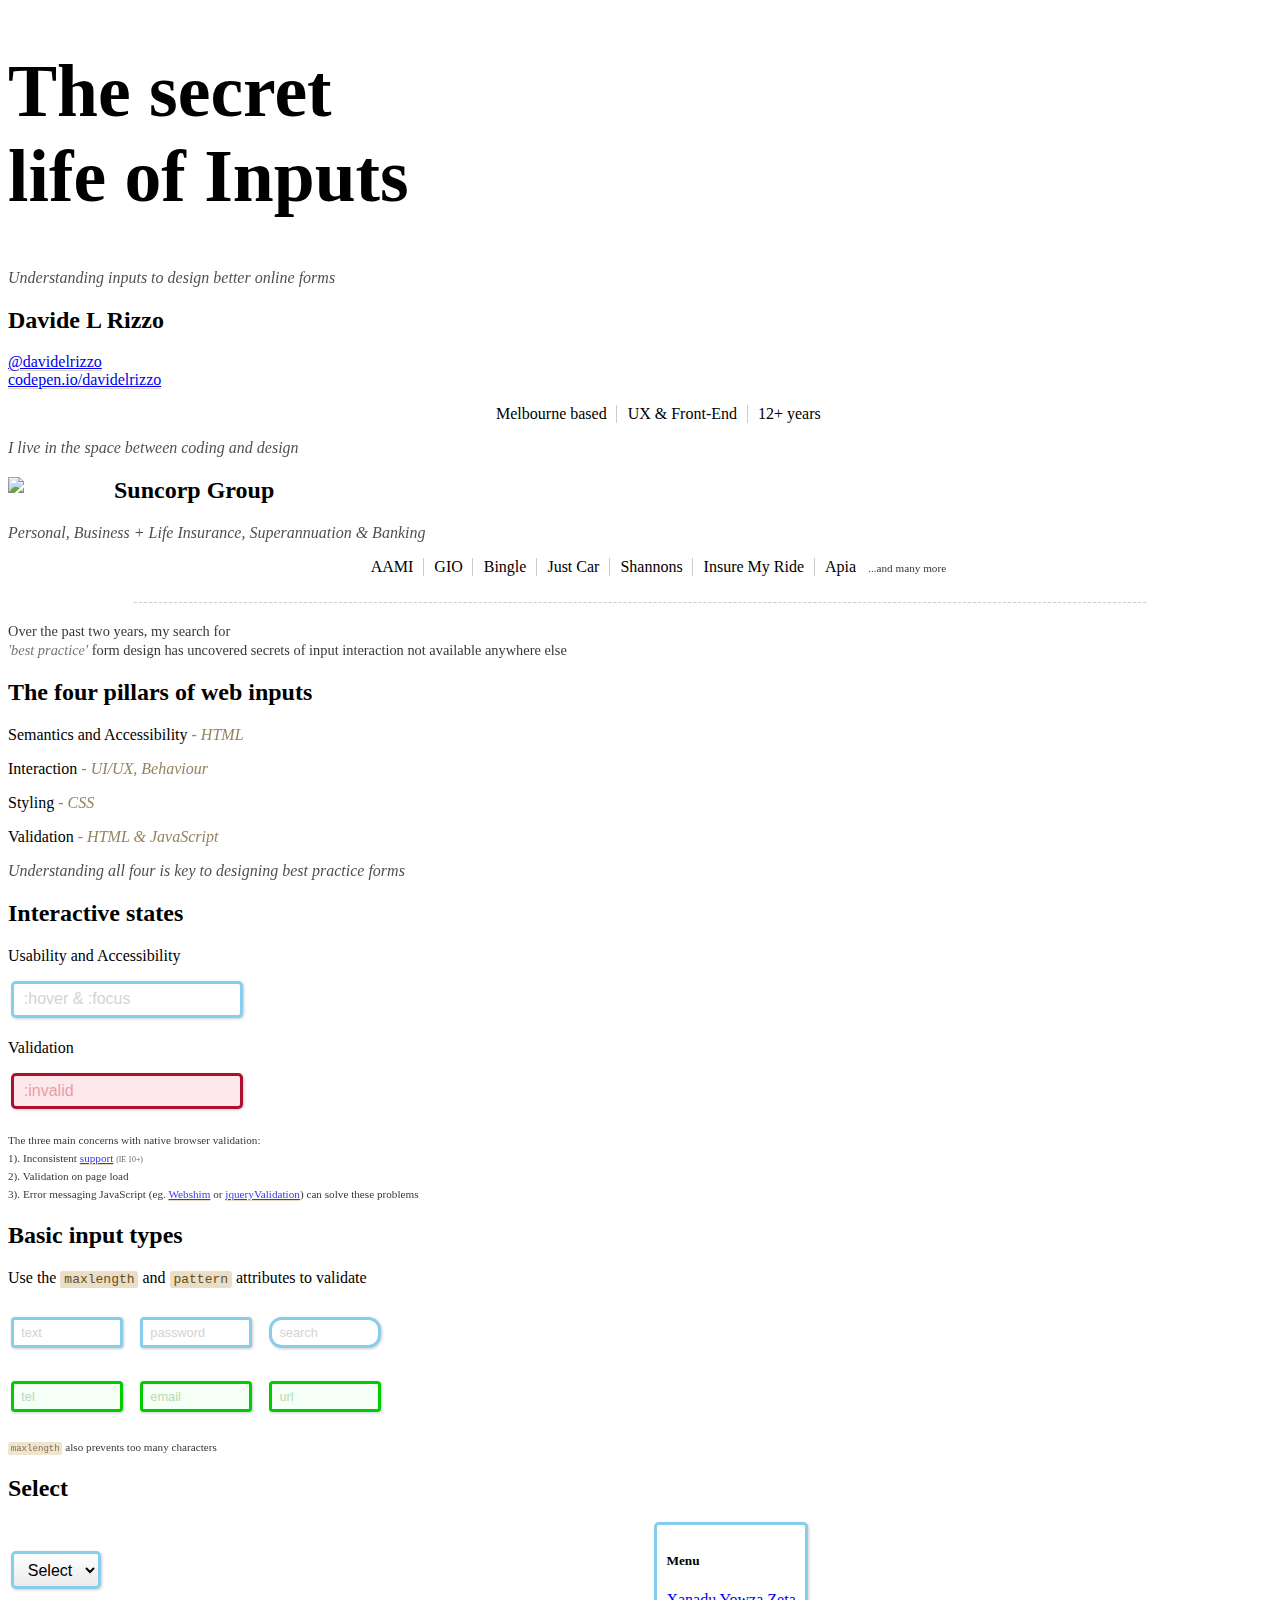
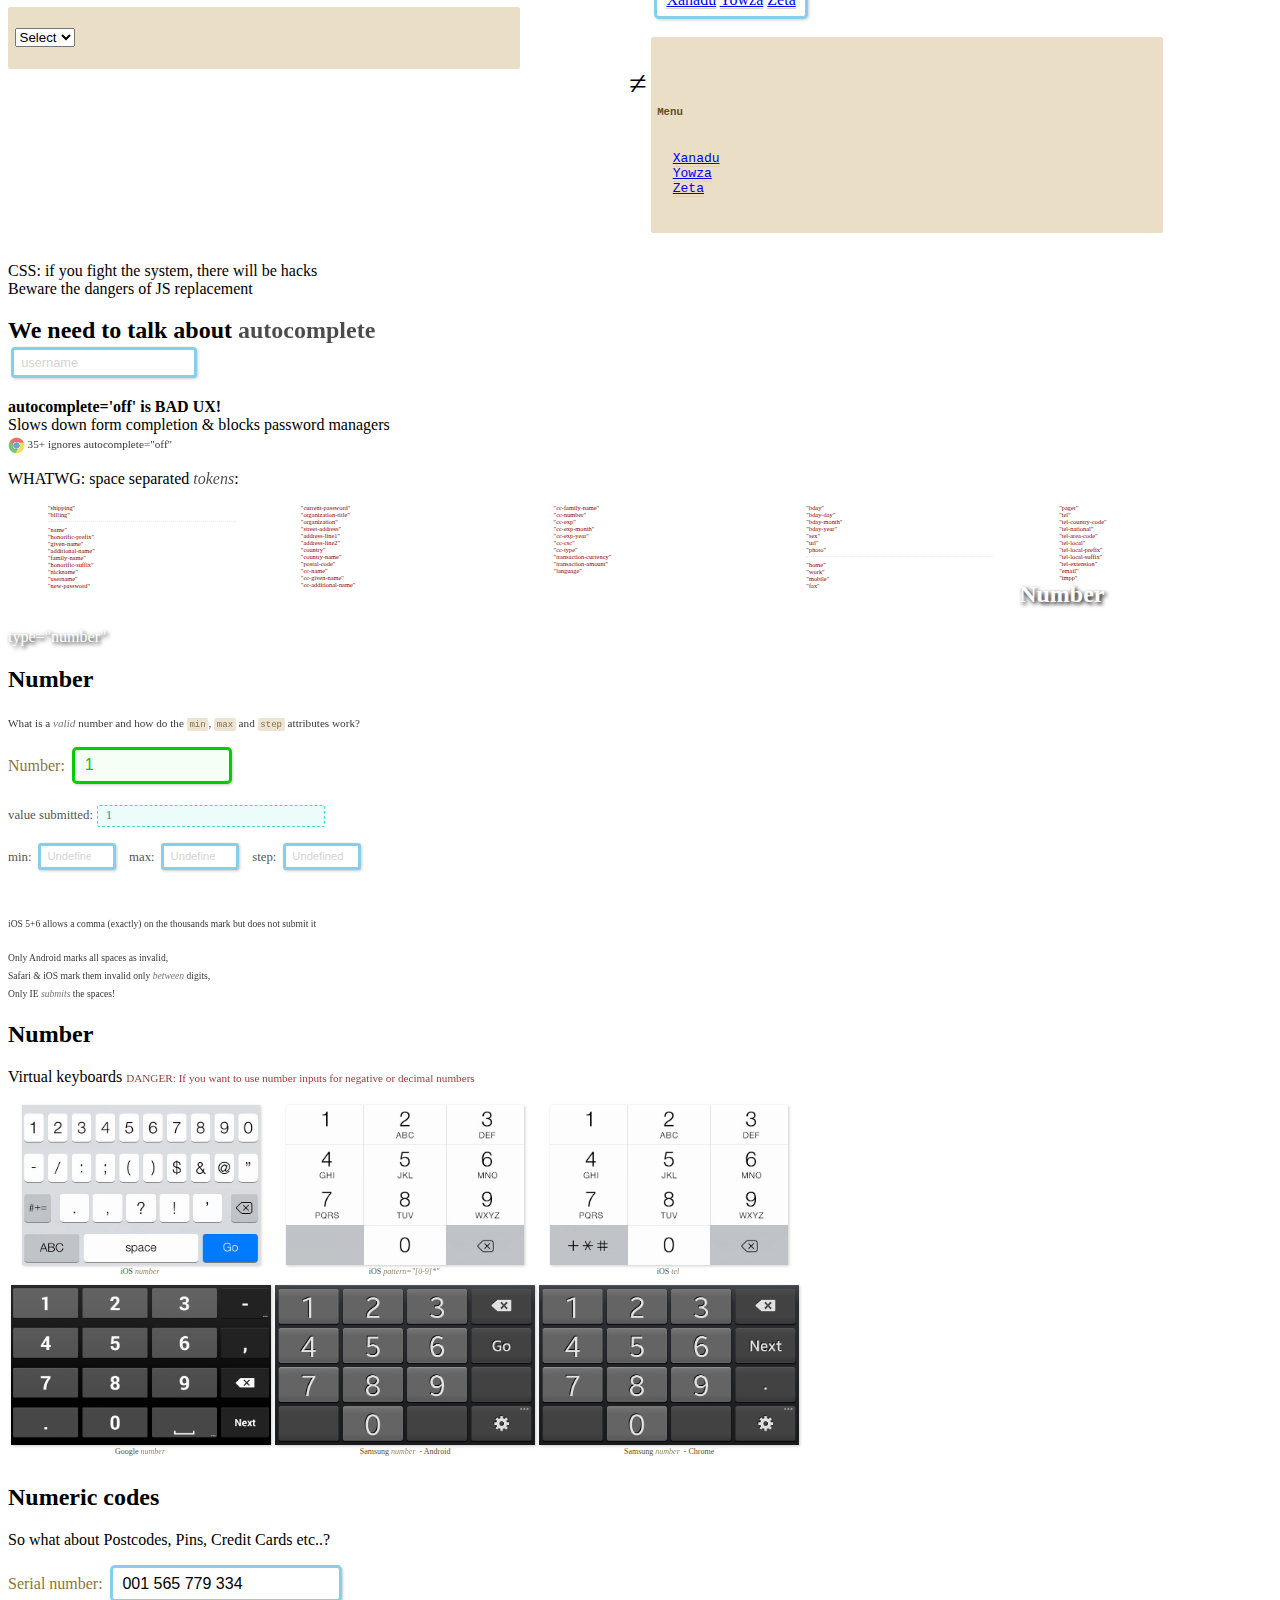
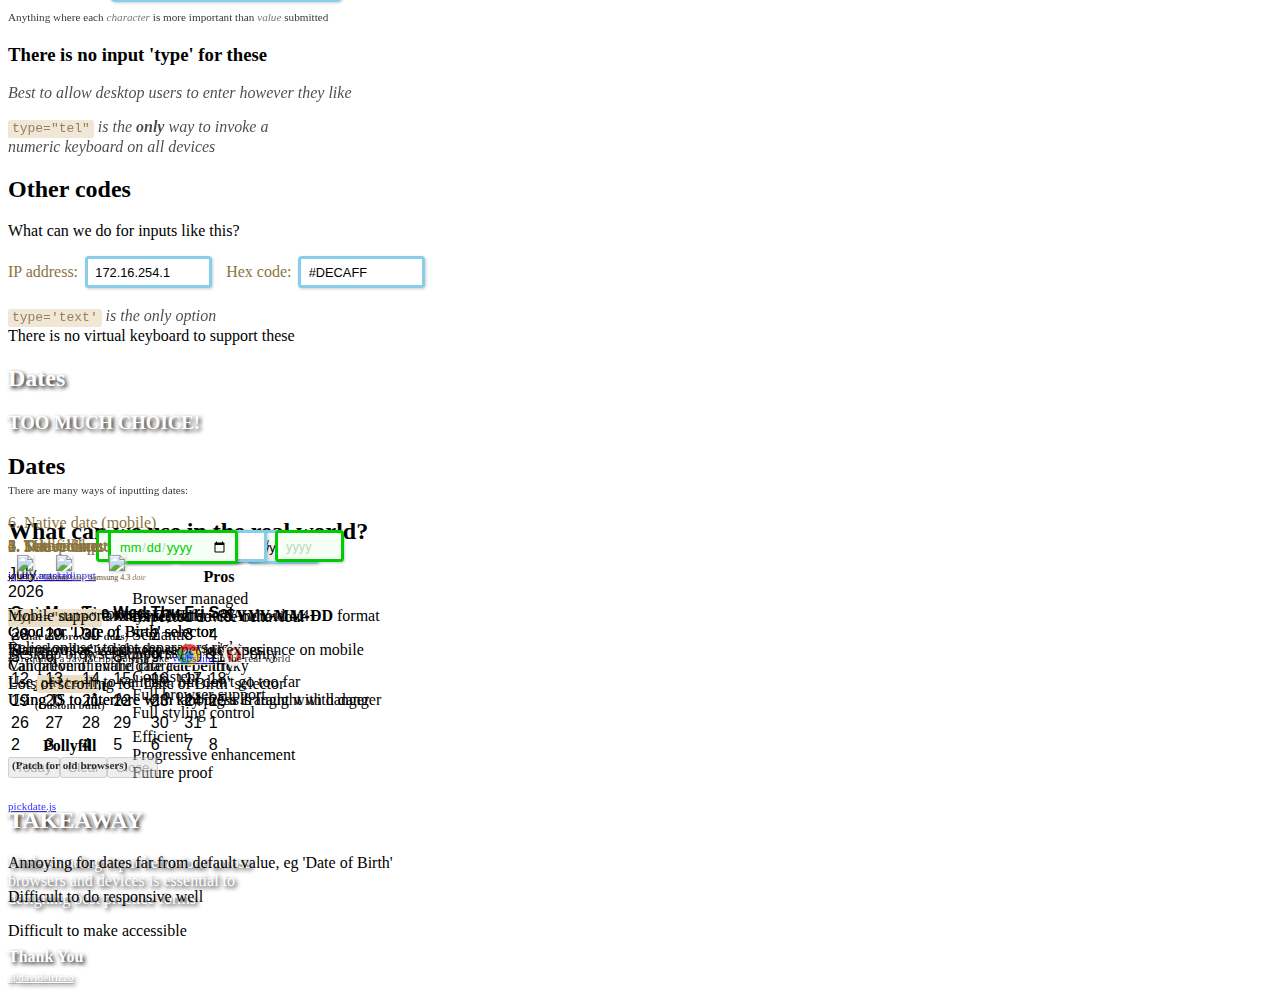
==== 30minute-talk.html @ 9a5d53f8 "Split into 15 & 30 min talks" ====
<!doctype html>
<html lang="en">

	<head>
		<meta charset="utf-8">

		<title>The secret life of HTML5 Inputs - Lightning talk</title>

		<meta name="description" content="A 25 minute presentation on understanding behaviour of native HTML5 input types.
">
		<meta name="author" content="Davide L Rizzo">

		<meta name="apple-mobile-web-app-capable" content="yes" />
		<meta name="apple-mobile-web-app-status-bar-style" content="black-translucent" />

		<meta name="viewport" content="width=device-width, initial-scale=1.0, maximum-scale=1.0, user-scalable=no, minimal-ui">

		<link rel="stylesheet" href="css/reveal.css">
		<link rel="stylesheet" href="css/theme/beige.css" id="theme">
		<link rel="stylesheet" href="lib/css/classic.min.css">
		<link rel="stylesheet" href="lib/css/classic.min.date.css">
		<link rel="stylesheet" href="css/custom.css">

		<!-- Code syntax highlighting -->
		<link rel="stylesheet" href="lib/css/zenburn.css">

		<!--[if lt IE 9]>
		<script src="lib/js/html5shiv.js"></script>
		<![endif]-->

		<script src="lib/js/jquery-1.11.2.min.js"></script>
		<script src="lib/js/jquery.autotab.min.js"></script>
		<script src="lib/js/jquery.maskedinput.min.js"></script>
		<!--<script src="lib/js/jquery.maskedinput.min.js"></script>-->
	</head>

	<body>

		<div class="reveal">
			<div class="slides">

				<section>
					<h1>The secret<br>life of Inputs</h1>
					<p><em>Understanding inputs to design better online forms</em></p>
				</section>

				<!-- #################### ABOUT ME ########################## -->

				<section>
					<h2>Davide L Rizzo</h2>
					<p style="margin-bottom:1em;">
						<a href="http://twitter.com/davidelrizzo" target="_blank">@davidelrizzo</a>
						<br/>
						<a href="http://codepen.io/davidelrizzo" target="_blank">codepen.io/davidelrizzo</a>
					</p>
					<p>
						<ul class="barList">
							<li>Melbourne based</li>
							<li>UX &amp; Front-End</li>
							<li>12+ years</li>
						</ul>
					</p>
					<p><em>I live in the space between coding and design</em></p>
				</section>

				<section>
					<h2>
						<img src="images/suncorp_logo.png" class="brandLogo" />
						Suncorp Group
					</h2>
					<p><em>Personal, Business + Life Insurance, Superannuation &amp; Banking</em></p>
					<ul class="barList">
						<li>AAMI</li>
						<li>GIO</li>
						<li>Bingle</li>
						<li>Just Car</li>
						<li>Shannons</li>
						<li>Insure My Ride</li>
						<li>Apia &nbsp;&nbsp;<small>...and many more</small></li>
					</ul>
					<hr>
					<p>
						<small style="font-size:0.9em; width:80%; line-height:1.3em;">
						Over the past two years, my search for <br> <em>'best practice' </em>form design has uncovered secrets of input interaction not available anywhere else</small>
					</p>
				</section>

				<!-- #################### INTRO ########################## -->

				<section>
					<h2>The four pillars of web inputs</h2>
					<p>Semantics and Accessibility <span class="highlight">- HTML</span></p>
					<p>Interaction <span class="highlight">- UI/UX, Behaviour</span></p>
					<p>Styling <span class="highlight">- CSS</span></p>
					<p>Validation <span class="highlight">- HTML &amp; JavaScript</span></p>
					<p><em>Understanding all four is key to designing best practice forms</em></p>
				</section>

				<!-- <section>
					<h2>HTML5 inputs have been available since 2012</h2>
					<p class="xfragment roll-in">Huge browser inconsistency<p>
					<p class="xfragment roll-in">Limitations on styling<p>
					<p class="xfragment roll-in">Confusion on which input is for which job<p>
					<br>
					<p class="xfragment roll-in"><em>Why hasn't anyone solved this yet?</em></p>
				</section> -->

				<!-- ##################### BASICS ######################### -->

				<section>
					<h2>Interactive states</h2>
					<div class="xfragment roll-in">
						<p>Usability and Accessibility</p>
						<p><input class="input" placeholder=":hover &amp; :focus" /></p>
					</div>
					<div class="xfragment roll-in">
						<p>Validation</p>
						<p>
							<form action="#!">
								<input class="input validate" placeholder=":invalid" pattern=":valid" required />
							</form>
						</p>
						<p class="xfragment roll-in">
							<small>
								The three main concerns with native browser validation:<br>
								1). Inconsistent <a href="http://caniuse.com/#feat=form-validation" target="_blank">support</a> <small>(IE 10+)</small><br>
								2). Validation on page load<br>
								3). Error messaging
							</small>
							<small>
								JavaScript (eg. <a href="http://afarkas.github.io/webshim/demos/" target="_blank">Webshim</a> or <a href="http://jqueryvalidation.org/" target="_blank">jqueryValidation</a>) can solve these problems
							</small>
						</p>
					</div>
				</section>

				<section>
					<h2>Basic input types</h2>
					<p style="padding-bottom:0.8em;">
						Use the <code>maxlength</code> and <code>pattern</code> attributes to validate
						<!-- <small>also <code>minlength</code> now works on <img src="images/chrome.png" class="browser"/> 40+</small> -->
					</p>
					<p style="padding-bottom:0.8em;">
						<input type="text" class="input small" size="10" placeholder="text" />
						<input type="password" class="input small" size="10" placeholder="password" minlength="3" maxlength="6" />
						<input type="search" class="input small" size="10" placeholder="search" results incremental style="border-radius:1em;" />
					</p>
					<!-- <ul class="barList" style="padding-bottom:0.8em;">
						<li>Basic</li>
						<li>Masked</li>
						<li>Styled</li>
					</ul> -->
					<p style="padding-bottom:0.3em;">
						<input type="tel" class="input small validate" size="10" placeholder="tel" />
						<input type="email" class="input small validate" size="10" placeholder="email" />
						<input type="url" class="input small validate" size="10" placeholder="url" />
					</p>
					<!-- <p>Virtual keyboard + Validation</p> -->
					<p><small><code>maxlength</code> also prevents too many characters</small></p>
				</section>

				<section>
					<h2>Select</h2>
					<div class="xfragment roll-in">
						<div style="display:table; width:100%">
							<div style="display:table-cell;">
								<select class="input">
									<option value="">Select</option>
									<option value="ay">A</option>
									<option value="bee">B</option>
									<option value="see">C</option>
								</select>
								<pre><code data-trim contenteditable>
<select>
  <option>Select</option>
  <option value="ay">A</option>
  <option value="bee">B</option>
  <option value="see">C</option>
</select>
								</code></pre>
							</div>
							<div style="display:table-cell; vertical-align:middle; font-size:2em;">≠</div>
							<div style="display:table-cell;">
								<nav class="input">
									<h5>Menu</h5>
									<a href="x.html">Xanadu</a>
									<a href="y.html">Yowza</a>
									<a href="z.html">Zeta</a>
								</nav>
								<pre><code data-trim contenteditable>
<nav>
  <h5>Menu</h5>
  <a href="x.html">Xanadu</a>
  <a href="y.html">Yowza</a>
  <a href="z.html">Zeta</a>
</nav>
								</code></pre>
							</div>
						</div>
					</div>
					<p class="fragment roll-in">
						CSS: if you fight the system, there will be hacks<br>
						Beware the dangers of JS replacement
					</p>
				</section>

				<section>
					<h2>We need to talk about <em>autocomplete</em></h2>
					<!-- <img src="images/browser-autocomplete.png" style="margin-top:-20px;"/> -->

					<form action="#/5">
						<input   
		         id="username"
		         name="username"
		         class="input small"
		         type="text"
		         autocomplete="username"
		         placeholder="username"
		         style="margin-top:-20px;"
		         />
	         </form>

					<p class="fragment roll-in" >
						<strong>autocomplete='off' is BAD UX!</strong><br>
						Slows down form completion &amp; blocks password managers<br>
						<small class="fragment roll-in">
							<img src="images/chrome.png" class="browser"/> 35+ ignores autocomplete="off"
						</small>
					</p>

					<div class="fragment roll-in">
						<p>WHATWG: space separated <em>tokens</em>:</p>
						<ul class="column">
							<li>"shipping"</li>
							<li class="endbit">"billing"</li>
							
							<li>"name"</li>
							<li>"honorific-prefix"</li>
							<li>"given-name"</li>
							<li>"additional-name"</li>
							<li>"family-name"</li>
							<li>"honorific-suffix"</li>
							<li>"nickname"</li>
							<li>"username"</li>
							<li>"new-password"</li>
						</ul>
						<ul class="column">
							<li>"current-password"</li>
							<li>"organization-title"</li>
							<li>"organization"</li>
							<li>"street-address"</li>
							<li>"address-line1"</li>
							<li>"address-line2"</li>
							<li>"country"</li>
							<li>"country-name"</li>
							<li>"postal-code"</li>
							<li>"cc-name"</li>
							<li>"cc-given-name"</li>
							<li>"cc-additional-name"</li>
						</ul>
						<ul class="column">
							<li>"cc-family-name"</li>
							<li>"cc-number"</li>
							<li>"cc-exp"</li>
							<li>"cc-exp-month"</li>
							<li>"cc-exp-year"</li>
							<li>"cc-csc"</li>
							<li>"cc-type"</li>
							<li>"transaction-currency"</li>
							<li>"transaction-amount"</li>
							<li>"language"</li>
						</ul>
						<ul class="column">
							<li>"bday"</li>
							<li>"bday-day"</li>
							<li>"bday-month"</li>
							<li>"bday-year"</li>
							<li>"sex"</li>
							<li>"url"</li>
							<li class="endbit">"photo"</li>
							
							<li>"home"</li>
							<li>"work"</li>
							<li>"mobile"</li>
							<li>"fax"</li>
						</ul>
						<ul class="column">
							<li>"pager"</li>
							<li>"tel"</li>
							<li>"tel-country-code"</li>
							<li>"tel-national"</li>
							<li>"tel-area-code"</li>
							<li>"tel-local"</li>
							<li>"tel-local-prefix"</li>
							<li>"tel-local-suffix"</li>
							<li>"tel-extension"</li>
							<li>"email"</li>
							<li>"impp"</li>
						</ul>
					</div>
					<!--<br>
					<p class="fragment roll-in">
						<em>A brief history of autocomplete as 'browser autofill'</em>
					</p>
					<p class="fragment roll-in">
						Heuristic
					</p>
					<p class="fragment roll-in">
						x-autocompletetype - C15,FF4,Safari5)
					</p>
					<p class="fragment roll-in">
						autocomplete tokens <small>(WHATWG: not just 'off' or 'on')</small>
					</p>
					<p class="fragment roll-in">
						Ignore 'off' value (C35)
					</p> -->
				</section>

				<!-- <section>
					<h3>Just what are <em>autocomplete</em> tokens?</h3>
					<img src="images/placeholder.jpg">
				</section> -->



				<!-- #################### NUMBER ########################## -->



				<section data-background="images/alice_fall.gif">
					<h2 class="lightText">Number</h2>
					<p class="lightText">type="number"</p>
				</section>

				<section>
					<h2>Number</h2>
					<p>
						<small>What is a <em>valid </em>number and how do the <code>min</code>, <code>max</code> and <code>step</code> attributes work?</small>
					</p>
					<p>
						<label for="input-number">Number:</label>
						<input 
		         id="input-number"
		         class="input validate"
		         type="number" 
		         value="1"
		         step="any"
		         required
		         style="width: 10em;"
		         />

	         	<p class="output">
	         		<label for="settings-output">value submitted:</label>
	         		<output id="settings-output" for="input-number">1</output>
	         	</p>

		        <p class="number-settings">
	         		<label for="settings-min">min:</label>
	         		<input id="settings-min"class="input" type="number" placeholder="Undefined" />
	         		<label for="settings-max">max:</label>
	         		<input id="settings-max"class="input" type="number" placeholder="Undefined" />
	         		<label for="settings-step">step:</label>
	         		<input id="settings-step"class="input" type="type" placeholder="Undefined" style="margin-right:0;"/>
		         </p>
					</p>
					<p class="xfragment roll-in" style="margin-top:40px;">
						<small class="xspecial smaller"> iOS 5+6 allows a comma (exactly) on the thousands mark but does not submit it</small>
					</p>
					<p class="xfragment roll-in">
						<small class="xspecial smaller">
							Only Android marks all spaces as invalid,<br>
							Safari &amp; iOS mark them invalid only <em>between</em> digits,<br>
							Only IE <em>submits</em> the spaces!
						</small>
					</p>
				</section>

				<!-- <section>
					<h2>Number</h2>
					<iframe src="pens/inputtalk-number-validated/index.html" width="100%" height="260"></iframe>
					<p>
						Exactly what is a valid number?<br>
						<small>1 | -100.23 | 00001.00 | 1234a | 1,234.00<sup class="special">[1]</sup> | 01 02 03<sup class="special">[2]</sup> | -6.23e01</small>
					</p>
					<p class="fragment roll-in">
						<small class="special"> iOS 5+6 allows a comma (exactly) on the thousands mark but does not submit it</small>
					</p>
					<p class="fragment roll-in">
						<small class="special"> Spaces are valid in Chrome &amp; IE, surrounding spaces only in Safari &amp; iOS<br>
						  IE is the <strong><em>only</em></strong> one that submits them
						</small>
					</p>
				</section> -->

				<!-- <section>
					<h2>Number</h2>
					<p>The <em>min</em>, <em>max</em> and <em>step</em> value</p>
					<iframe src="pens/inputtalk-number-attributes/index.html" width="100%" height="400"></iframe>
					<p>
						<small>
							An undefined <code>step</code> value defaults to <code>1</code>.
							<br/>
						<code>step="any"</code> is valid for any floating point number</small>
					</p>
				</section> -->

				<section>
					<h2>Number</h2>
					<p>Virtual keyboards
						<small class="fragment roll-in special">
							DANGER: If you want to use number inputs for negative or decimal numbers
						</small>
					</p>
					<table class="figureTable">
						<tr>
							<td>
								<img src="images/number-iOS7-5s.jpg">
								<figcaption>iOS <em>number&nbsp;</em></figcaption>
							</td>
							<td>
								<img src="images/pattern-iOS7-5s.jpg">	
								<figcaption>iOS <em>pattern="[0-9]*"&nbsp;</em></figcaption>
							</td>
							<td>
								<img src="images/tel-iOS7-5s.jpg">	
								<figcaption>iOS <em>tel&nbsp;</em></figcaption>
							</td>
						</tr>
						<tr>
							<td>
								<img src="images/number-google-chrome40-S3.jpg">	
								<figcaption>Google <em>number&nbsp;</em></figcaption>
							</td>
							<td>
								<img src="images/number-samsung-android4.3-S3.jpg">	
								<figcaption>Samsung <em>number&nbsp;</em> - Android</figcaption>
							</td>
							<td>
								<img src="images/number-samsung-chrome40-S3.jpg">	
								<figcaption>Samsung <em>number&nbsp;</em> - Chrome</figcaption>
							</td>
						</tr>
					</table>
					
				</section>




				<!-- #################### NUMERIC CODES ########################## -->




				<section>
					<h2>Numeric codes</h2>
					<p>So what about Postcodes, Pins, Credit Cards etc..?</p>
					<p>
						<label>Serial number:</label>
						<input type="tel" class="input" value="001 565 779 334" /><br>
						<small>Anything where each <em>character </em>is more important than <em>value </em>submitted</small></p>
					
					<h3 class="fragment roll-in">There is no input 'type' for these</h3>
					<div  class="fragment roll-in">
						<p><em>Best to allow desktop users to enter however they like</em></p>
						<p>
							<em><code>type=&quot;tel&quot;</code> is the <strong>only</strong> way to invoke a<br>numeric keyboard on all devices</em>
						</p>
						
						</div>
				</section>

				<section>
					<h2>Other codes</h2>
					<p>What can we do for inputs like this?</p>
					<p>
						<label for="input-ip">IP address:</label>
						<input id="input-ip" type="text" class="input small" size="12" value="172.16.254.1" />
						
						<label for="input-hex">Hex code:</label>
						<input id="input-hex" type="text" class="input small" size="12" value="#DECAFF" />
					</p>
					<p class="fragment roll-in">
						<em><code>type='text'</code> is the only option</em><br>
						<span style="margin-top:-20px;">There is no virtual keyboard to support these</p>
					</p>
					<!-- <div class="fragment roll-in">
						<p><em>One day, maybe browsers will support <a href="https://html.spec.whatwg.org/multipage/forms.html#input-modalities:-the-inputmode-attribute" target="_blank">inputmode</a></em></p>
						<p><small>WHATWG attribute that specifies the mechanism which would be most helpful for entering content. Eg. virtual keyboard independent of input type.</small></p>
					</div>
					<h4 class="fragment roll-in">Number of browsers that support this attribute:</h4>
					<h1 class="fragment roll-in" style="margin-top:-20px;">0</h1> -->
				</section>




				<!-- ##################### DATES ######################### -->




				<section data-background="images/pug.gif">
					<h2 class="lightText">Dates</h2>
					<h3 class="lightText">TOO MUCH CHOICE!</h3>
				</section>

				<section>
					<h2>Dates</h2>
					<p style="margin-top:-20px;"><small>There are many ways of inputting dates:</small></p>

						<div class="fragment roll-in inplace">
							<p style="margin-bottom:40px;">
								<label for="input-date-text">1. Text field: </label>
								<input id="input-date-text" class="input small validate" type="text" placeholder="dd/mm/yyyy" 
								pattern="\d\d/\d\d/\d\d\d\d" size="12" />
							</p>
							<p>Works on all browsers</p>
							<p>Relies on user to get separators right</p>
							<p>Use <code>pattern</code> to validate, but don't go too far</p>
						</div>

						<div class="fragment roll-in inplace">
							<p style="margin-bottom:40px;">
									<label for="input-date-selects">2. Select boxes:</label>
                  <select id="input-date-selects" class="input small" style="margin-right:0;" >
                      <option value="">dd</option>
                      <option value="1">01</option>
                      <option value="2">02</option>
                      <option value="3">03</option>
                      <option value="4">04</option>
                      <option value="5">05</option>
                      <option value="6">06</option>
                      <option value="7">07</option>
                      <option value="8">08</option>
                      <option value="9">09</option>
                      <option value="10">10</option>
                      <option value="11">11</option>
                      <option value="12">12</option>
                      <option value="13">13</option>
                      <option value="14">14</option>
                      <option value="15">15</option>
                      <option value="16">16</option>
                      <option value="17">17</option>
                      <option value="18">18</option>
                      <option value="19">19</option>
                      <option value="20">20</option>
                      <option value="21">21</option>
                      <option value="22">22</option>
                      <option value="23">23</option>
                      <option value="24">24</option>
                      <option value="25">25</option>
                      <option value="26">26</option>
                      <option value="27">27</option>
                      <option value="28">28</option>
                      <option value="29">29</option>
                      <option value="30">30</option>
                      <option value="31">31</option>
                  </select>
                  <select class="input small" style="margin-right:0;">
                      <option value="">mm</option>
                      <option value="1">01</option>
                      <option value="2">02</option>
                      <option value="3">03</option>
                      <option value="4">04</option>
                      <option value="5">05</option>
                      <option value="6">06</option>
                      <option value="7">07</option>
                      <option value="8">08</option>
                      <option value="9">09</option>
                      <option value="10">10</option>
                      <option value="11">11</option>
                      <option value="12">12</option>
                  </select>
                  <select class="input small" style="margin-right:0;">
                      <option value="">yyyy</option>
                      <option value="2000">2015</option>
                      <option value="2000">2014</option>
                      <option value="2000">2013</option>
                      <option value="2000">2012</option>
                      <option value="2000">2011</option>
                      <option value="2000">2010</option>
                      <option value="2000">2009</option>
                      <option value="2000">2008</option>
                      <option value="2000">2007</option>
                      <option value="2000">2006</option>
                      <option value="2000">2005</option>
                      <option value="2000">2004</option>
                      <option value="2000">2003</option>
                      <option value="2000">2002</option>
                      <option value="2000">2001</option>
                      <option value="1999">1999</option>
                      <option value="1998">1998</option>
                      <option value="1997">1997</option>
                      <option value="1996">1996</option>
                      <option value="1995">1995</option>
                      <option value="1994">1994</option>
                      <option value="1993">1993</option>
                      <option value="1992">1992</option>
                      <option value="1991">1991</option>
                      <option value="1990">1990</option>
                      <option value="1989">1989</option>
                      <option value="1988">1988</option>
                      <option value="1987">1987</option>
                      <option value="1986">1986</option>
                      <option value="1985">1985</option>
                      <option value="1984">1984</option>
                      <option value="1983">1983</option>
                      <option value="1982">1982</option>
                      <option value="1981">1981</option>
                      <option value="1980">1980</option>
                      <option value="1979">1979</option>
                      <option value="1978">1978</option>
                      <option value="1977">1977</option>
                      <option value="1976">1976</option>
                      <option value="1975">1975</option>
                      <option value="1974">1974</option>
                      <option value="1973">1973</option>
                      <option value="1972">1972</option>
                      <option value="1971">1971</option>
                      <option value="1970">1970</option>
                      <option value="1969">1969</option>
                      <option value="1968">1968</option>
                      <option value="1967">1967</option>
                      <option value="1966">1966</option>
                      <option value="1965">1965</option>
                      <option value="1964">1964</option>
                      <option value="1963">1963</option>
                      <option value="1962">1962</option>
                      <option value="1961">1961</option>
                      <option value="1960">1960</option>
                      v
                  </select>
              </label>
							</p>
							<p>Cannot validate with HTML</p>
							<p>List grows as valid year range increases</p>
							<p>Lots of scrolling for 'Date of Birth' selector</p>	
						</div>

						<div class="fragment roll-in inplace">
							<p style="margin-bottom:40px;">
								<label for="input-date-tabbed">3. Tabbed inputs: </label>
								<input id="input-date-tabbed" class="input small validate tabbedDate" type="tel" placeholder="dd" pattern="\d\d" maxlength="2" size="3" style="margin-right:0;">
								/
								<input class="input small validate tabbedDate" type="tel" placeholder="mm" pattern="\d\d" maxlength="2" size="3" style="margin-right:0;">
								/
								<input class="input small validate tabbedDate" type="tel" placeholder="yyyy" pattern="\d\d\d\d" maxlength="6" size="4" style="margin-right:0;">
								<br>
								<small>
									<a href="http://www.mathachew.com/sandbox/jquery-autotab" target="_blank">jquery.autotab</a>
								</small>
								<script type="text/javascript">
									$('.tabbedDate').autotab('number');
								</script>
							</p>
							<p>Good for 'Date of Birth' selector</p>
							<p>Validation of entire date can be tricky</p>
							<p>Using JS to interfere with tabbing is fraught with danger</p>
						</div>

						<div class="fragment roll-in inplace">
							<p style="margin-bottom:40px;">
								<label for="input-date-masked">4. Masked input: </label>
								<input id="input-date-masked" class="input small validate" type="text" placeholder="dd/mm/yyyy" size="12" />
								<br><small><a href="http://digitalbush.com/projects/masked-input-plugin/" target="_blank">jquery.maskedinput</a></small>
								<script type="text/javascript">
									$("#input-date-masked").mask("99/99/9999");
								</script>
							</p>
							<p>Good for 'Date of Birth' selector</p>
							<p>Can prevent invalid character entry</p>
							<p>Using JS to interfere with key press is fraught with danger</p>
						</div>


						<div class="fragment roll-in inplace">
							<p style="margin-bottom:40px;">
								<label for="input-date-picker">5. Date picker: </label>
								<input id="input-date-picker" class="input small" type="text" placeholder="Pick a date" size="16"/>
								<br><small><a href="http://amsul.ca/pickadate.js/" target="_blank">pickdate.js</a></small>
							</p>

							<p>Annoying for dates far from default value, eg 'Date of Birth'</p>
							<p>Difficult to do responsive well</p>
							<p>Difficult to make accessible</p>
						</div>


						<div class="fragment roll-in inplace">
							<p style="margin-bottom:40px;">
								<label for="input-date-native">6. Native date: </label>
								<input 
			           id="input-date-native"
			           class="input small validate" 
			           type="date"
			           />
							</p>
							<p><code>type="date"</code> always submits in <strong>YYYY-MM-DD</strong> format</p>
							<p></p>
							<!-- <p>Only supported by Chrome, Opera, Safari Mobile and Android 4.4+</p> -->
							<p>Desktop browser support: 
								<img src="images/chrome.png" class="browser" />
								&amp;
								<img src="images/opera.png" class="browser" />
								only
							<p  style="margin-top:-35px;">
								<small>so requires a JavaScript polyfill like <a href="http://afarkas.github.io/webshim/demos/" target="_blank">Webshim</a> in the real world</small>
							</p>
						</div>

						<div class="fragment roll-in inplace">
								<label for="input-date-native" style="display:inline-block; padding-bottom:20px;">
									6. Native date (mobile)
								</label>
								<table class="figureTable">
								<tr>
									<td>
										<img src="images/date-iOS7-5s.jpg">
										<figcaption>iOS <em>date</em></figcaption>
									</td>
									<td>
										<img src="images/date-google-chrome40-S3.jpg">	
										<figcaption>Chrome <em>date</em></figcaption>
									</td>
									<td>
										<img src="images/date-samsung-android4.3-S3.jpg">	
										<figcaption>Samsung 4.3 <em>date</em></figcaption>
									</td>
								</tr>
							</table>
								

							<p>Mobile support: Chrome, Safari &amp; Android 4.4+</p>
							<p>
								'Barrel roller' is now the <em>expected</em> experience on mobile</a>
							</p>
						</div>

				</section>




				<!-- ##################### CONCLUSION ######################### -->




				<!-- <section data-background="images/bam.gif">
					<h2 class="lightText">Conclusion</h2>
				</section> -->

				<section data-background="#52c9d7" data-background-transition="zoom">
					<h2>What can we use in the real world?</h2>
					<table>
						<thead>
							<tr>
								<th></th>
								<th>Pros</th>
							</tr>
						</thead>
						<tbody>
							<tr>
								<th>
									Native<br>
									<small>(What the browser does)</small>
								</th>
								<td>
									Browser managed<br>
									Expected device behaviour<br>
									Semantic<br>
									Accessible
								</td>
							<tr>
							<tr>
								<th>
									JavaScript<br>
									<small>(Custom built)</small>
								</td>
								<td>
									Consistent<br>
									Full browser support<br>
									Full styling control
								</td>
							<tr>
							<tr>
								<th>
									Pollyfill<br>
									<small>(Patch for old browsers)</small>
								</th>
								<td>
									Efficient<br>
									Progressive enhancement<br>
									Future proof
								</td>
							<tr>
						</tbody>
					</table>
				</section>

				<!-- <section>
					<p>
						Native HTML inputs offer many advantages in terms of device interaction, markup, semantics, accessibility and future proofing
					</p>
					<br>
					<p class="fragment roll-in">
						Understand how they behave so you can use them appropriately and make conscious decisions about when to replace or pollyfill
					</p>
				</section> -->

				<section data-background="images/tree.jpg">
					<h2 class="lightText">TAKEAWAY</h2>
					<p class="lightText">
						Understanding input behaviour across<br>	 
						browsers and devices is essential to<br>
						designing best practice forms
					</p>
					<h4 class="lightText" style="margin-top:40px;">Thank You</h4>
					<p class="lightText" style="margin-top:-20px;">
						<small><a class="lightText" href="http://twitter.com/davidelrizzo" target="_blank">@davidelrizzo</a></small>
					</p>
				</section>

			</div>

		</div>

		<div id="#pickadate-container"></div>

		<script src="lib/js/head.min.js"></script>
		<script src="js/reveal.js"></script>

		<script>

			// Full list of configuration options available at:
			// https://github.com/hakimel/reveal.js#configuration
			Reveal.initialize({
				controls: true,
				progress: true,
				history: true,
				center: true,

				transition: 'convex', // none/fade/slide/convex/concave/zoom

				// Optional reveal.js plugins
				dependencies: [
					{ src: 'lib/js/classList.js', condition: function() { return !document.body.classList; } },
					{ src: 'plugin/markdown/marked.js', condition: function() { return !!document.querySelector( '[data-markdown]' ); } },
					{ src: 'plugin/markdown/markdown.js', condition: function() { return !!document.querySelector( '[data-markdown]' ); } },
					{ src: 'plugin/highlight/highlight.js', async: true, condition: function() { return !!document.querySelector( 'pre code' ); }, callback: function() { hljs.initHighlightingOnLoad(); } },
					{ src: 'plugin/zoom-js/zoom.js', async: true },
					{ src: 'plugin/notes/notes.js', async: true }
				]
			});

		</script>

    <script src="lib/js/picker.js"></script>
    <script src="lib/js/picker.date.js"></script>
    <script type="text/javascript">
			$('#input-date-picker').pickadate({
				//container: '#pickadate-container'
			});
		</script>

		<script src="js/custom.js"></script>

	</body>
</html>
---- css/custom.css ----
/* Custom CSS Styles for Reveal Presentation
 *********************************************/


/* BASICS */

.reveal input {
  font-family: 'Lato', sans-serif;
}

.reveal h1 {
  font-size: 4.6em;
}

.reveal h1 em,
.reveal h2 em,
.reveal h3 em,
.reveal h4 em,
.reveal h5 em,
.reveal h6 em {
  font-style: normal;
}

.reveal a {
  border-bottom: solid 1px #e0d3ba;
}

.reveal em {
  opacity: 0.7;
}

.reveal small {
  /*display: inline;*/
  font-size: 0.7em;
  /*line-height: 1.1em;*/
  opacity: 0.8;
  vertical-align: baseline;
}
.reveal small * {
  vertical-align: baseline;
}
.reveal .smaller {
  font-size: 0.6em;
}

.reveal pre {
  /*margin: 0.5em;*/
}
.reveal pre code {
  padding: 0.5em;
}

.reveal code {
  display: inline-block;
  padding: 0.1em 0.3em;
  border-radius: 0.2em;
  font-style: normal;
  background: #eadec7; /*#f7f0e1;*/ 
  color: #664e1a;
}

.reveal section img {
  border: none;
  -webkit-box-shadow: none;
          box-shadow: none;
}

.reveal iframe {
  border-radius: 0.3em;
  border: solid 2px #333;
}

::selection {
  color: white;
  /*background: turquoise;*/
  background: black;
  text-shadow: none; 
}

.reveal sup {
  font-size: 70% !important;
  vertical-align: super !important;
}
.reveal sub {
  font-size: 70% !important;
  vertical-align: sub !important;
}

.reveal hr {
  width: 80%;
  margin: 1.6em auto 1.2em auto;
  border: none;
  border-top: dashed 1px #CCC;
}



/* CUSTOM */

.reveal .highlight {
  color: #664e1a;
  font-style: italic;
  opacity: 0.7;
}

.reveal .brandLogo {
  display: inline-block;
  vertical-align: middle;
  width: 100px;
  margin: -15px 0 0 0;
}

.reveal .barList {
  margin: 0;
  text-align: center;
 }
.reveal .barList li {
  display: inline-block;
  padding: 0 0.6em 0 0.4em;
  border-right: solid 1px #CCC;
  list-style-type: none;
 }
.reveal .barList li:last-child { border: none; }

.reveal .lightText {
   color: white;
   text-shadow: 2px 2px 4px black;
 }

 .reveal .column {
  box-sizing: border-box;
  float: left;
  width: 18%;
  margin: 0 2% 0 0;
  /*height: 300px;*/
  font-size: 0.4em;
  color: darkred;
 }
.reveal .column li {
  list-style-type: none;
}
.reveal .column li.endbit {
  padding-bottom: 0.5em;
  margin-bottom: 0.5em;
  border-bottom: dotted 1px rgba(136,0,0,0.1);
}


 .reveal .browser {
  display: inline-block;
  vertical-align: middle;
  width: 1.5em;
  height: 1.5em;
  border: none; 
  background: none;
  box-shadow: none;
  
 }

 .reveal .special {
   color: darkred;
 }

.reveal .figureTable {}
.reveal .figureTable td {
  text-align: center;
  vertical-align: middle;
  font-size: 50%;
  color: #664e1a;
  border: none;
  padding-bottom: 0.8em;
}
.reveal .figureTable img {
  max-height: 160px;
  margin: 0;
  box-shadow: 1px 1px 3px #CCC
}



/* TRANSITIONS */
.reveal .inplaceHolder {
  
}
.reveal .slides section .fragment.inplace {
  position: absolute;
  width: 100%;
  /*outline: solid 1px skyblue;*/
}
.reveal .slides section .fragment.inplace.visible {
  opacity: 0 !important;
  visibility: hidden !important;
}
.reveal .slides section .fragment.inplace.visible.current-fragment {
  opacity: 100 !important;
  visibility: visible !important;
}




/* EXAMPLES */
.reveal label {
  color: #8b743d;
}
.reveal .input {
  box-sizing: border-box;
  display: inline-block;
  /*line-height: 1em;*/
  margin: 0 0.8em 0.3em 0.2em;
  padding: 0.4em 0.6em;
  background: white;
  border: 3px solid skyblue;
  border-radius: 0.3em;
  font-size: 1em;
  box-shadow: 1px 1px 3px rgba(0,0,0,0.2);
  transition: all 0.2s;
  vertical-align: middle;
}
.reveal .input.small {
  /*padding: 0.1em 0.2em;*/
  font-size: 0.8em;
}
.reveal .input:hover { 
  /*border-color: skyblue;*/
  box-shadow: 0 0 0 0.1em rgba(135, 206, 235, 0.5);
}
.reveal .input:focus {
  border-color: skyblue;
  /*border-width: 0.18em;*/
  outline: 0;
  box-shadow: 
    0 0 0 0 rgba(135, 206, 235, 0.5),
    inset 0 0 0 0.15em skyblue;
}
.reveal .input::-webkit-input-placeholder {
   color: lightgrey;
}
.reveal .input.validate:valid {
  color: #00cc00;
  border-color: #00cc00;
  background: #f5fff5
}
.reveal .input.validate:valid:hover {
  box-shadow: 0 0 0 0.1em rgba(0, 204, 0, 0.5);
}
.reveal .input.validate:valid:focus {
  box-shadow: 
    0 0 0 0 rgba(135, 206, 235, 0.5),
    inset 0 0 0 0.15em #00cc00;
}
.reveal .input.validate:valid::-webkit-input-placeholder {
  color: #b8dbb8
}
.reveal .input.validate:invalid {
  color: #ad102f;
  border-color: #ad102f;
  background: #fde8ec;
}
.reveal .input.validate:invalid:hover {
  box-shadow: 0 0 0 0.1em rgba(173, 16, 47, 0.2);
}
.reveal .input.validate:invalid:focus {
  box-shadow: 
    0 0 0 0 rgba(135, 206, 235, 0.75),
    inset 0 0 0 0.15em #ad102f;
}
.reveal .input.validate:invalid::-webkit-input-placeholder {
  color: #ea9dab;
}

.reveal select.input {
  background: linear-gradient(to top, #eaeaea 0%,#ffffff 100%);
}

/*  NUMBER */

.output output {
  display: inline-block;
  width: 16.5em;
  padding: 0.2em 0.6em;
  border: dashed 1px turquoise;
  border-radius: 0.2em;
  font-size: 0.8em;
  text-align: left;
  color: #1aa093;
  background: rgba(64, 224, 208, 0.1);
}

.output label,
.number-settings label {
  display: inline-block;
  color: #555;
  font-size: 0.8em;
}
.number-settings .input {
  width: 7em;
  font-size: 0.7em;
  /*height: 2em;*/
}


/* Fix Datepicker */
.reveal .picker  {
  left: 25%;
  font-family: "Helvetica Neue", sans-serif !important;
}

/*.reveal .picker div, 
.reveal .picker span,
.reveal .picker p, 
.reveal .picker a,
.reveal .picker table,
.reveal .picker tbody,
.reveal .picker tfoot,
.reveal .picker thead,
.reveal .picker tr,
.reveal .picker th,
.reveal .picker td {
  margin: inherit;
  padding: inherit;
  border: inherit;
  font-size: inherit;
  font: inherit;
  vertical-align: inherit;
}*/


/* CHROME DATE */
.reveal .input[type=date]::-webkit-datetime-edit-text {
  color: #b8dbb8
}
.reveal .input[type=date]::-webkit-calendar-picker-indicator {
  color: #333;
}
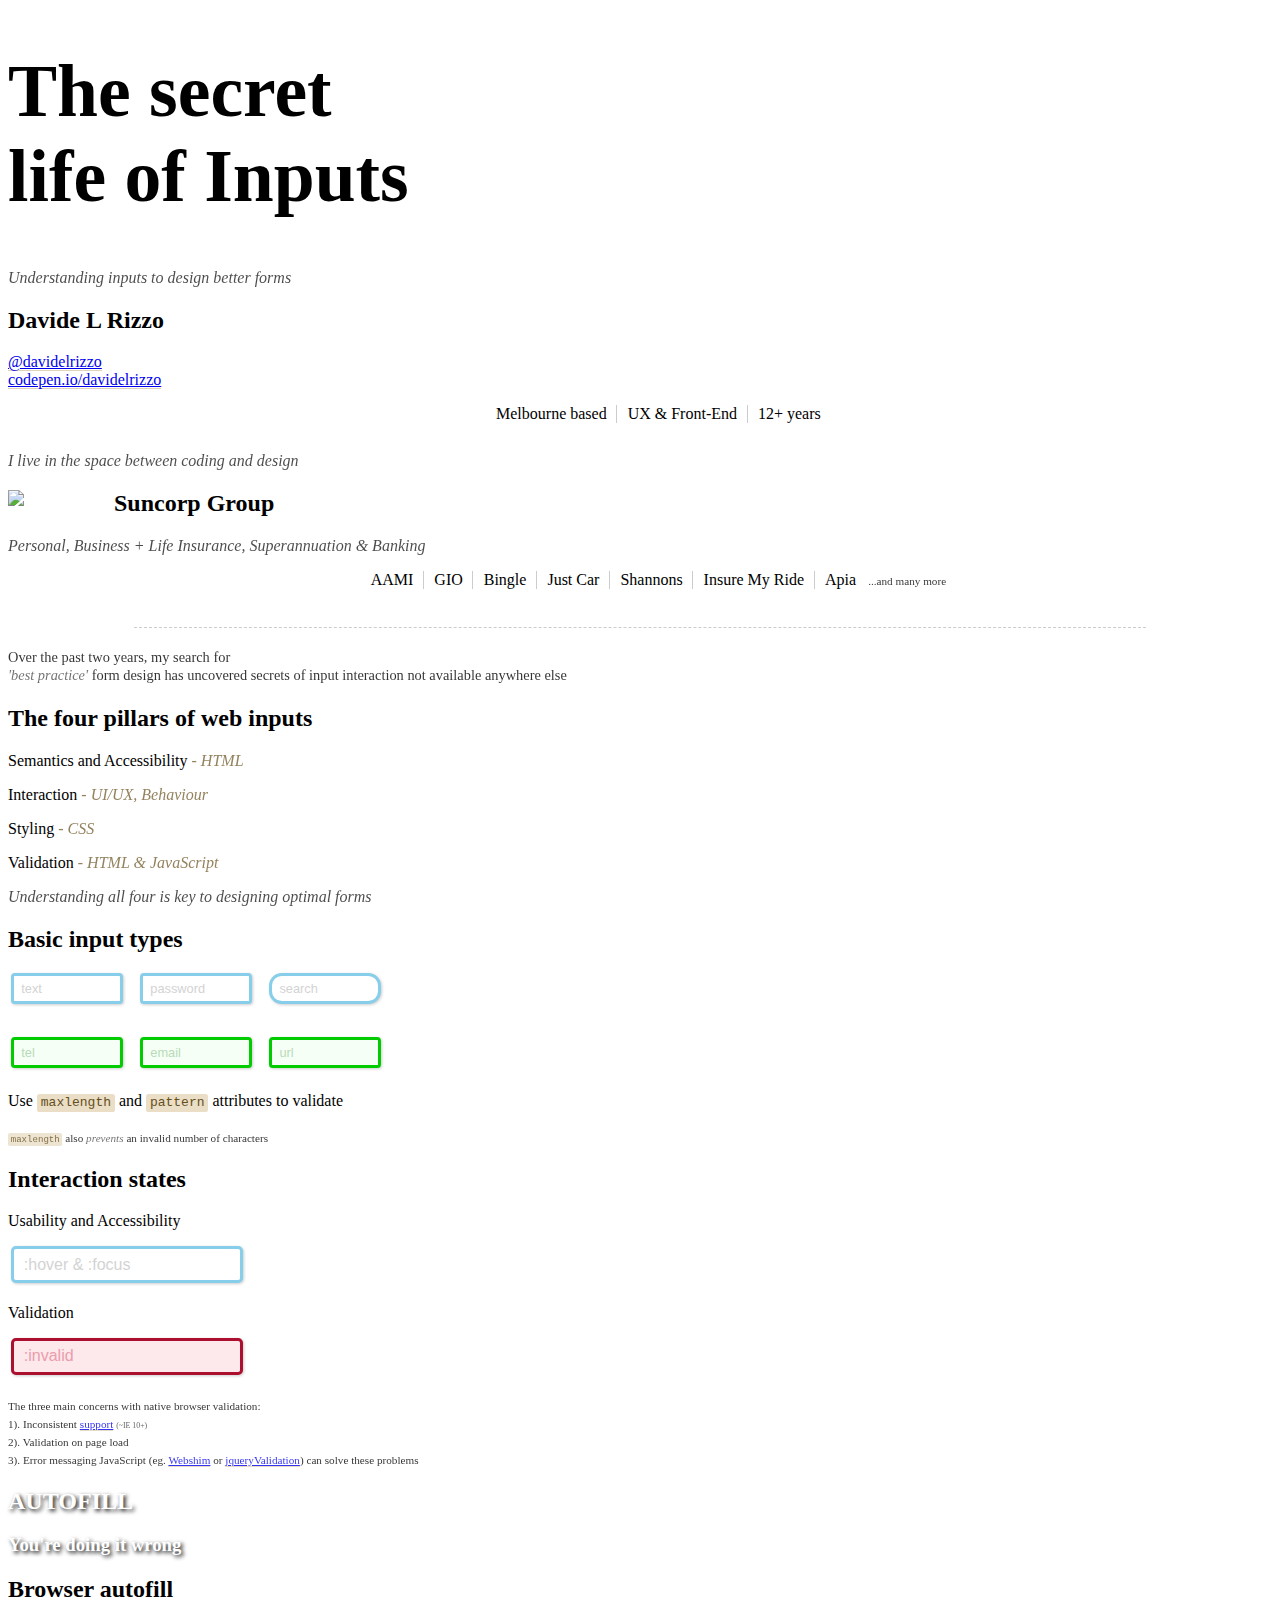
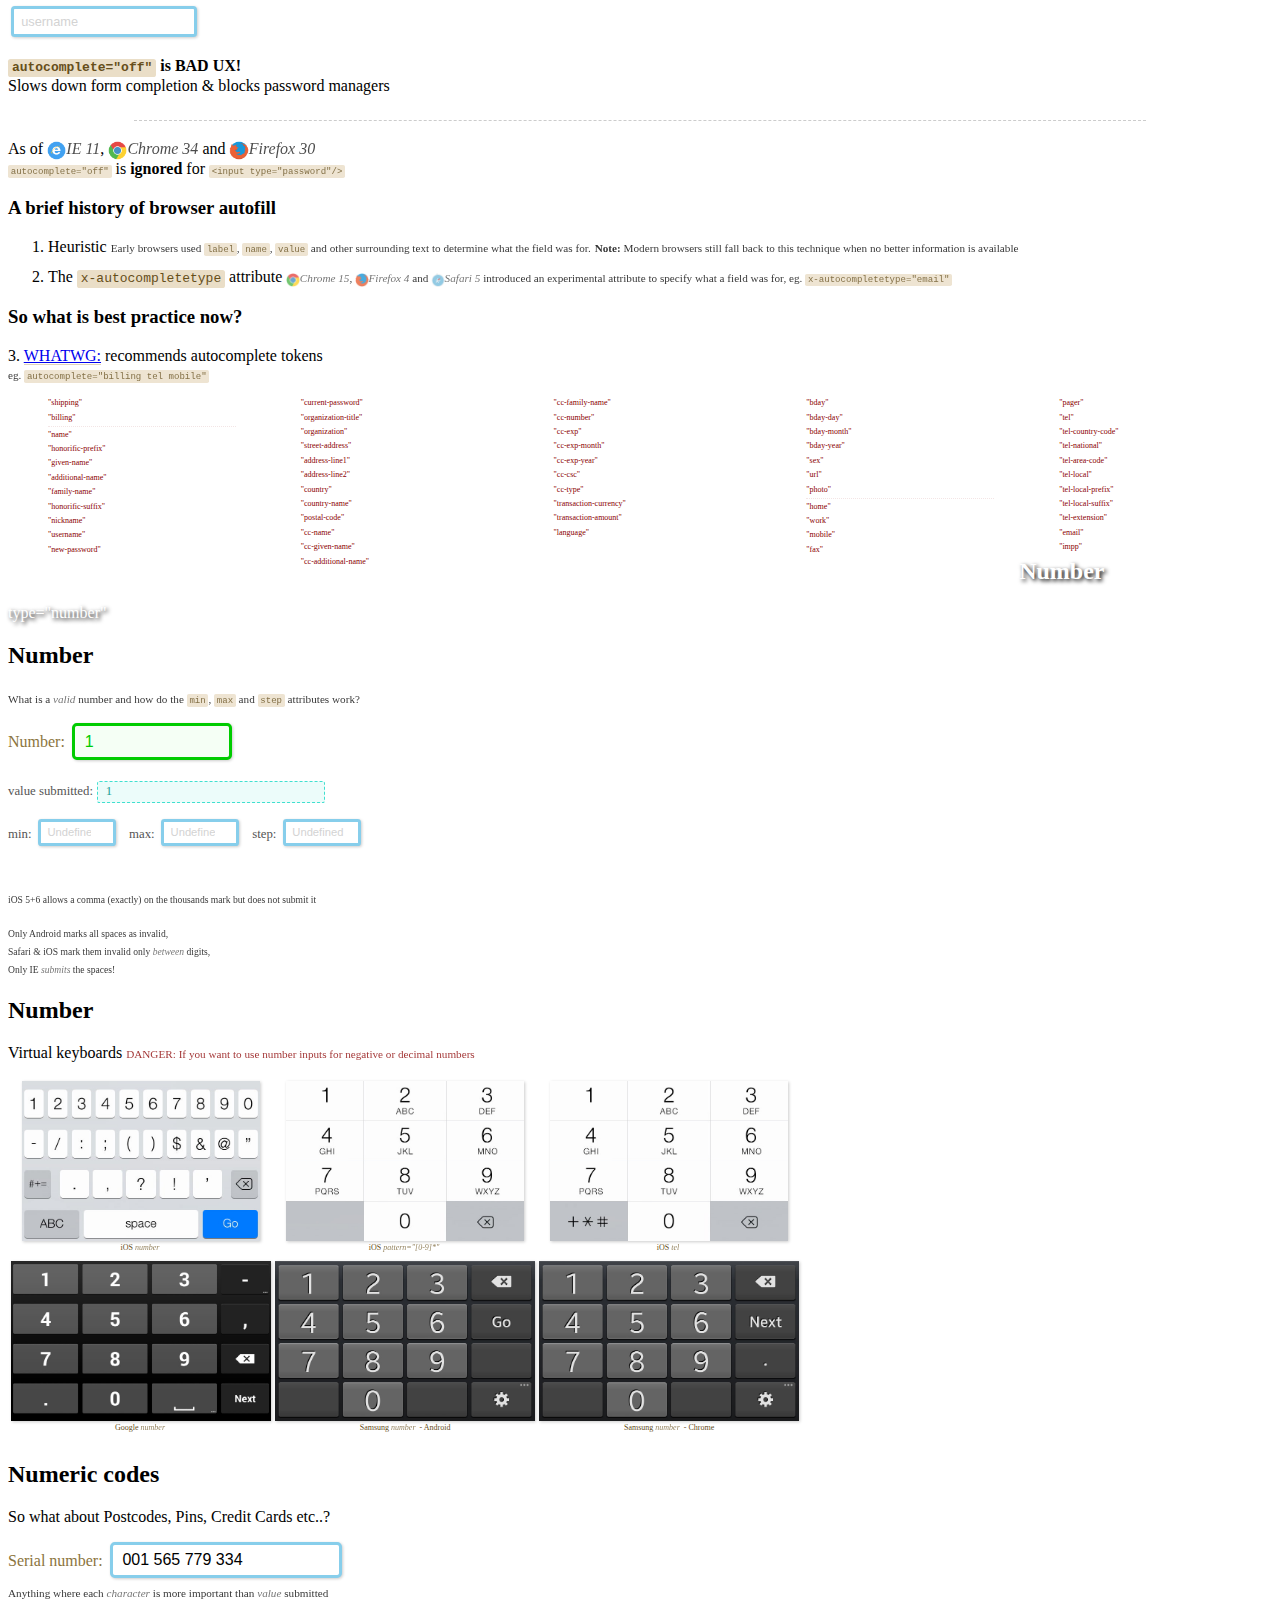
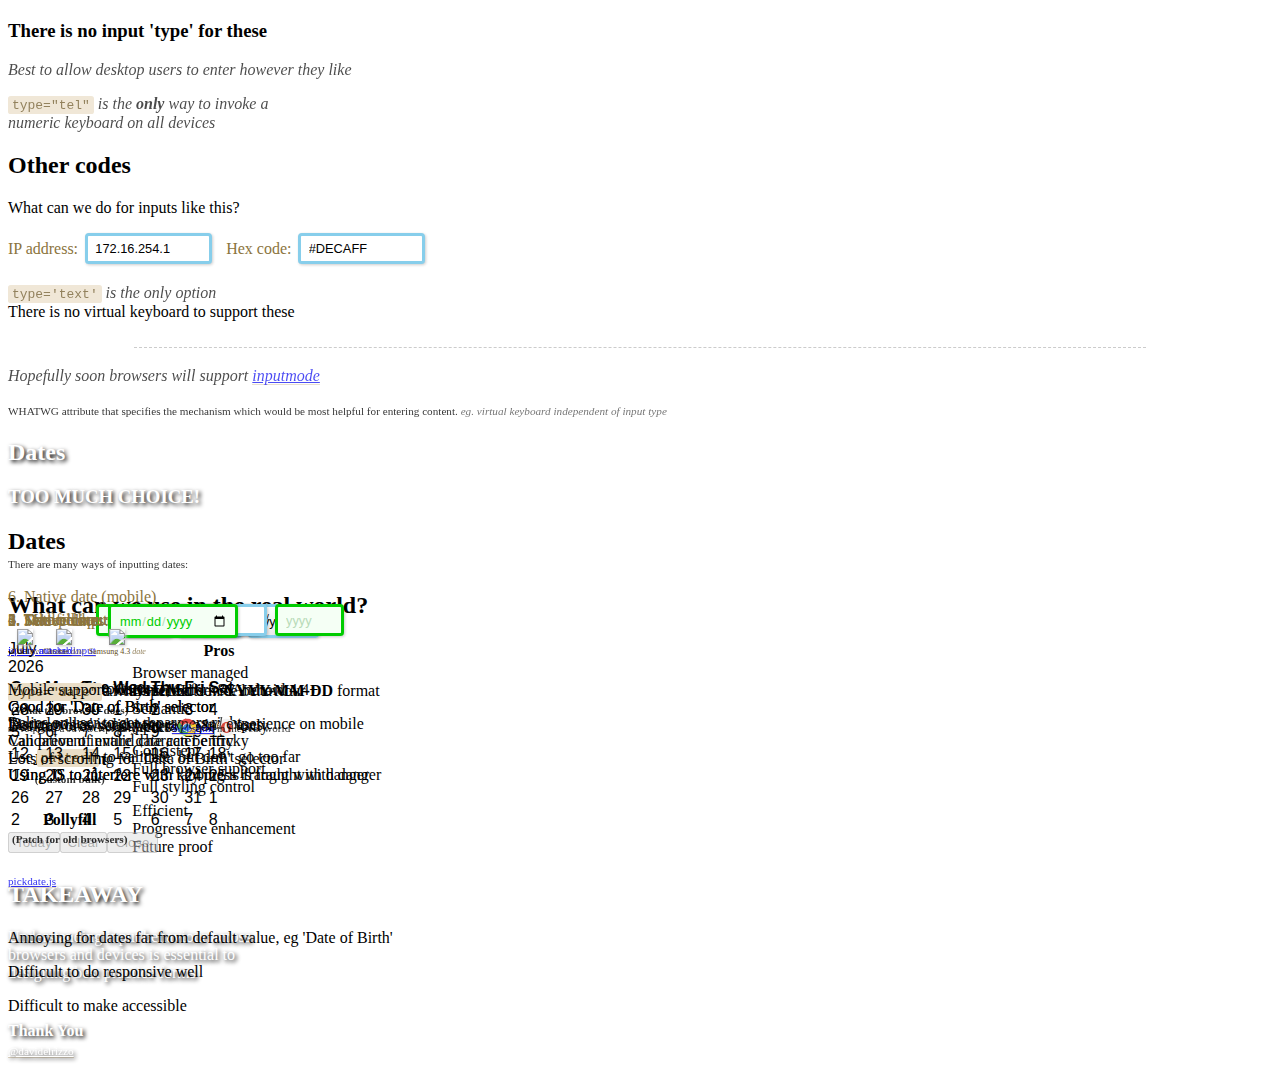
==== commit 1385b70a: "autofill overhaul" ====
--- a/30minute-talk.html
+++ b/30minute-talk.html
@@ -41,7 +41,7 @@
 
 				<section>
 					<h1>The secret<br>life of Inputs</h1>
-					<p><em>Understanding inputs to design better online forms</em></p>
+					<p><em>Understanding inputs to design better forms</em></p>
 				</section>
 
 				<!-- #################### ABOUT ME ########################## -->
@@ -93,7 +93,7 @@
 					<p>Interaction <span class="highlight">- UI/UX, Behaviour</span></p>
 					<p>Styling <span class="highlight">- CSS</span></p>
 					<p>Validation <span class="highlight">- HTML &amp; JavaScript</span></p>
-					<p><em>Understanding all four is key to designing best practice forms</em></p>
+					<p><em>Understanding all four is key to designing optimal forms</em></p>
 				</section>
 
 				<!-- <section>
@@ -108,7 +108,33 @@
 				<!-- ##################### BASICS ######################### -->
 
 				<section>
-					<h2>Interactive states</h2>
+					<h2>Basic input types</h2>
+					
+					<p style="padding-bottom:0.8em;">
+						<input type="text" class="input small" size="10" placeholder="text" />
+						<input type="password" class="input small" size="10" placeholder="password" />
+						<input type="search" class="input small" size="10" placeholder="search" results incremental style="border-radius:1em;" />
+					</p>
+					<!-- <ul class="barList" style="padding-bottom:0.8em;">
+						<li>Basic</li>
+						<li>Masked</li>
+						<li>Styled</li>
+					</ul> -->
+					<p style="padding-bottom:0.3em;">
+						<input type="tel" class="input small validate" size="10" placeholder="tel" />
+						<input type="email" class="input small validate" size="10" placeholder="email" />
+						<input type="url" class="input small validate" size="10" placeholder="url" />
+					</p>
+					<!-- <p>Virtual keyboard + Validation</p> -->
+					<p>
+						Use <code>maxlength</code> and <code>pattern</code> attributes to validate
+						<!-- <small>also <code>minlength</code> now works on <img src="images/chrome.png" class="browser"/> 40+</small> -->
+					</p>
+					<p><small><code>maxlength</code> also <em>prevents</em> an invalid number of characters</small></p>
+				</section>
+
+				<section>
+					<h2>Interaction states</h2>
 					<div class="xfragment roll-in">
 						<p>Usability and Accessibility</p>
 						<p><input class="input" placeholder=":hover &amp; :focus" /></p>
@@ -123,7 +149,7 @@
 						<p class="xfragment roll-in">
 							<small>
 								The three main concerns with native browser validation:<br>
-								1). Inconsistent <a href="http://caniuse.com/#feat=form-validation" target="_blank">support</a> <small>(IE 10+)</small><br>
+								1). Inconsistent <a href="http://caniuse.com/#feat=form-validation" target="_blank">support</a> <small>(~IE 10+)</small><br>
 								2). Validation on page load<br>
 								3). Error messaging
 							</small>
@@ -134,32 +160,7 @@
 					</div>
 				</section>
 
-				<section>
-					<h2>Basic input types</h2>
-					<p style="padding-bottom:0.8em;">
-						Use the <code>maxlength</code> and <code>pattern</code> attributes to validate
-						<!-- <small>also <code>minlength</code> now works on <img src="images/chrome.png" class="browser"/> 40+</small> -->
-					</p>
-					<p style="padding-bottom:0.8em;">
-						<input type="text" class="input small" size="10" placeholder="text" />
-						<input type="password" class="input small" size="10" placeholder="password" minlength="3" maxlength="6" />
-						<input type="search" class="input small" size="10" placeholder="search" results incremental style="border-radius:1em;" />
-					</p>
-					<!-- <ul class="barList" style="padding-bottom:0.8em;">
-						<li>Basic</li>
-						<li>Masked</li>
-						<li>Styled</li>
-					</ul> -->
-					<p style="padding-bottom:0.3em;">
-						<input type="tel" class="input small validate" size="10" placeholder="tel" />
-						<input type="email" class="input small validate" size="10" placeholder="email" />
-						<input type="url" class="input small validate" size="10" placeholder="url" />
-					</p>
-					<!-- <p>Virtual keyboard + Validation</p> -->
-					<p><small><code>maxlength</code> also prevents too many characters</small></p>
-				</section>
-
-				<section>
+				<!-- <section>
 					<h2>Select</h2>
 					<div class="xfragment roll-in">
 						<div style="display:table; width:100%">
@@ -202,13 +203,21 @@
 						CSS: if you fight the system, there will be hacks<br>
 						Beware the dangers of JS replacement
 					</p>
-				</section>
-
-				<section>
-					<h2>We need to talk about <em>autocomplete</em></h2>
+				</section> -->
+
+
+				<!-- #################### AUTOFILL ########################## -->
+
+				<section data-background="images/swing-you-are-doing-it-wrong_o_631288.gif">
+					<h2 class="lightText">AUTOFILL</h2>
+					<h3 class="lightText">You're doing it wrong</h3>
+				</section>
+
+				<section>
+					<h2>Browser autofill</h2>
 					<!-- <img src="images/browser-autocomplete.png" style="margin-top:-20px;"/> -->
 
-					<form action="#/5">
+					<form action="#/5" style="margin:1em 0;">
 						<input   
 		         id="username"
 		         name="username"
@@ -218,18 +227,58 @@
 		         placeholder="username"
 		         style="margin-top:-20px;"
 		         />
-	         </form>
-
-					<p class="fragment roll-in" >
-						<strong>autocomplete='off' is BAD UX!</strong><br>
+	        </form>
+
+	        <p class="fragment roll-in">
+						<strong><code>autocomplete="off"</code> is BAD UX!</strong><br>
 						Slows down form completion &amp; blocks password managers<br>
-						<small class="fragment roll-in">
+						<!-- <small class="fragment roll-in">
 							<img src="images/chrome.png" class="browser"/> 35+ ignores autocomplete="off"
-						</small>
-					</p>
-
-					<div class="fragment roll-in">
-						<p>WHATWG: space separated <em>tokens</em>:</p>
+						</small> -->
+					</p>
+					<hr>
+	        <p class="fragment roll-in">
+	        	As of 
+	        	<img src="images/internet-explorer.png" class="browser"/><em>IE 11</em>, 
+	        	<img src="images/chrome.png" class="browser"/><em>Chrome 34</em> and 
+	        	<img src="images/firefox.png" class="browser"/><em>Firefox 30</em><br> 
+	        	<small><code>autocomplete="off"</code></small> is <strong>ignored</strong> for <small><code>&lt;input type="password"/&gt;</code></small></em>
+	        </p>
+
+				</section>
+
+				<section>
+					<h3>A brief history of browser autofill</h3>
+
+					<ol>
+						<li class="fragment roll-in">
+							Heuristic
+							<small style="margin-top:0.3em;">Early browsers used <code>label</code>, <code>name</code>, <code>value</code> and other surrounding text to determine what the field was for.</small>
+							<small style="margin-top:0.3em;"><strong>Note:</strong> Modern browsers still fall back to this technique when no better information is available</small>
+						</li>
+						<li class="fragment roll-in">
+							The <code>x-autocompletetype</code> attribute
+							<small style="margin-top:0.3em;">
+								<img src="images/chrome.png" class="browser"/><em>Chrome 15</em>, 
+								<img src="images/firefox.png" class="browser"/><em>Firefox 4</em> and 
+								<img src="images/safari.png" class="browser"/><em>Safari 5</em> 
+								introduced an experimental attribute to specify what a field was for, eg. <code>x-autocompletetype="email"</code></small>
+						</li>
+					</ol>
+				</section>
+
+
+				<section>
+					<h3>So what is best practice now?</h3>
+					
+					<p style="margin-bottom:1em;">
+							3. 
+							<a href="https://html.spec.whatwg.org/multipage/forms.html#attr-fe-autocomplete" target="_blank">WHATWG:</a> 
+							recommends autocomplete tokens<br>
+						<small>eg. <code>autocomplete="billing tel mobile"</code></small>
+					</p>
+
+					<div class="xfragment roll-in">
 						<ul class="column">
 							<li>"shipping"</li>
 							<li class="endbit">"billing"</li>
@@ -298,28 +347,8 @@
 							<li>"impp"</li>
 						</ul>
 					</div>
-					<!--<br>
-					<p class="fragment roll-in">
-						<em>A brief history of autocomplete as 'browser autofill'</em>
-					</p>
-					<p class="fragment roll-in">
-						Heuristic
-					</p>
-					<p class="fragment roll-in">
-						x-autocompletetype - C15,FF4,Safari5)
-					</p>
-					<p class="fragment roll-in">
-						autocomplete tokens <small>(WHATWG: not just 'off' or 'on')</small>
-					</p>
-					<p class="fragment roll-in">
-						Ignore 'off' value (C35)
-					</p> -->
-				</section>
-
-				<!-- <section>
-					<h3>Just what are <em>autocomplete</em> tokens?</h3>
-					<img src="images/placeholder.jpg">
-				</section> -->
+
+				</section>
 
 
 
@@ -484,11 +513,12 @@
 						<em><code>type='text'</code> is the only option</em><br>
 						<span style="margin-top:-20px;">There is no virtual keyboard to support these</p>
 					</p>
-					<!-- <div class="fragment roll-in">
-						<p><em>One day, maybe browsers will support <a href="https://html.spec.whatwg.org/multipage/forms.html#input-modalities:-the-inputmode-attribute" target="_blank">inputmode</a></em></p>
-						<p><small>WHATWG attribute that specifies the mechanism which would be most helpful for entering content. Eg. virtual keyboard independent of input type.</small></p>
+					<hr>
+					<div class="fragment roll-in">
+						<p><em>Hopefully soon browsers will support <a href="https://html.spec.whatwg.org/multipage/forms.html#input-modalities:-the-inputmode-attribute" target="_blank">inputmode</a></em></p>
+						<p><small>WHATWG attribute that specifies the mechanism which would be most helpful for entering content. <em>eg. virtual keyboard independent of input type</em></small></p>
 					</div>
-					<h4 class="fragment roll-in">Number of browsers that support this attribute:</h4>
+					<!-- <h4 class="fragment roll-in">Number of browsers that support this attribute:</h4>
 					<h1 class="fragment roll-in" style="margin-top:-20px;">0</h1> -->
 				</section>
 
--- a/css/custom.css
+++ b/css/custom.css
@@ -43,6 +43,10 @@
   font-size: 0.6em;
 }
 
+li {
+  margin-bottom: 0.8em;
+}
+
 .reveal pre {
   /*margin: 0.5em;*/
 }
@@ -133,7 +137,8 @@
   width: 18%;
   margin: 0 2% 0 0;
   /*height: 300px;*/
-  font-size: 0.4em;
+  font-size: 0.5em;
+  line-height: 1;
   color: darkred;
  }
 .reveal .column li {
@@ -149,8 +154,9 @@
  .reveal .browser {
   display: inline-block;
   vertical-align: middle;
-  width: 1.5em;
-  height: 1.5em;
+  margin-top: 0;
+  width: 1.2em;
+  height: 1.2em;
   border: none; 
   background: none;
   box-shadow: none;
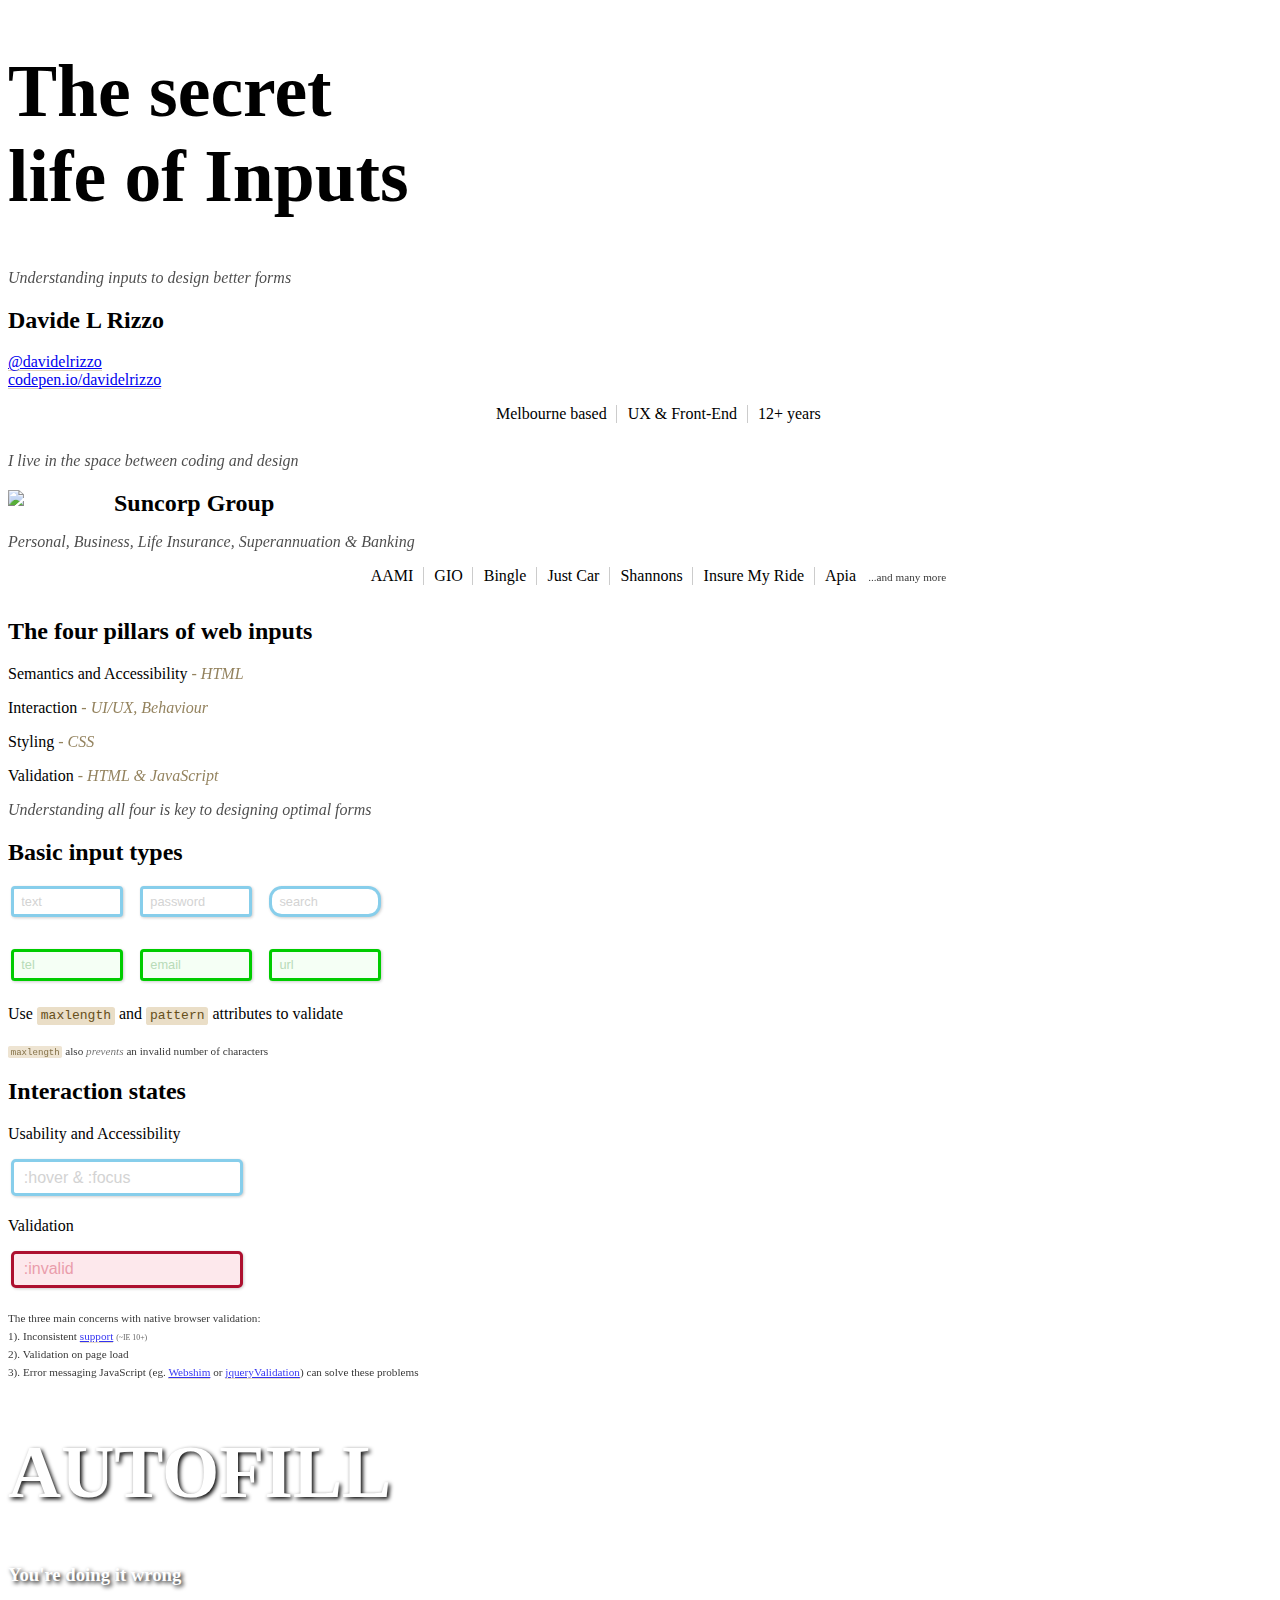
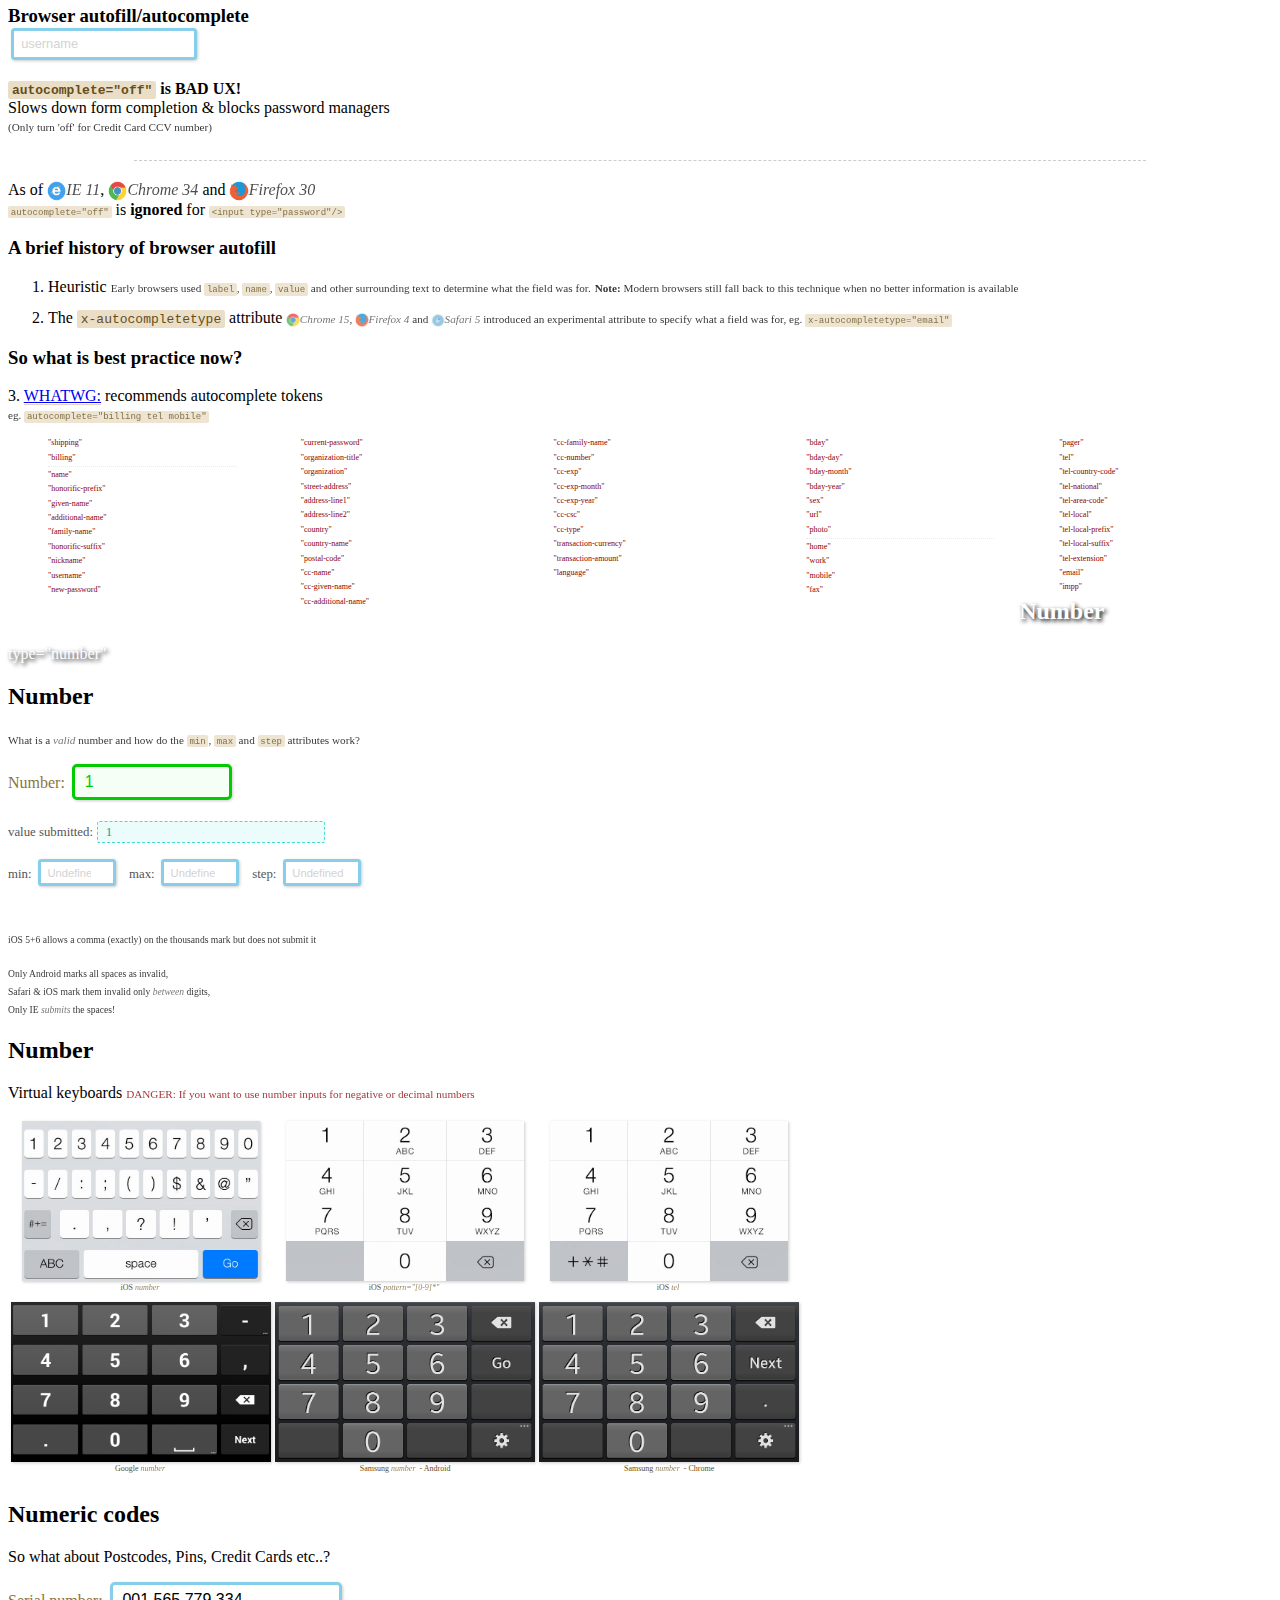
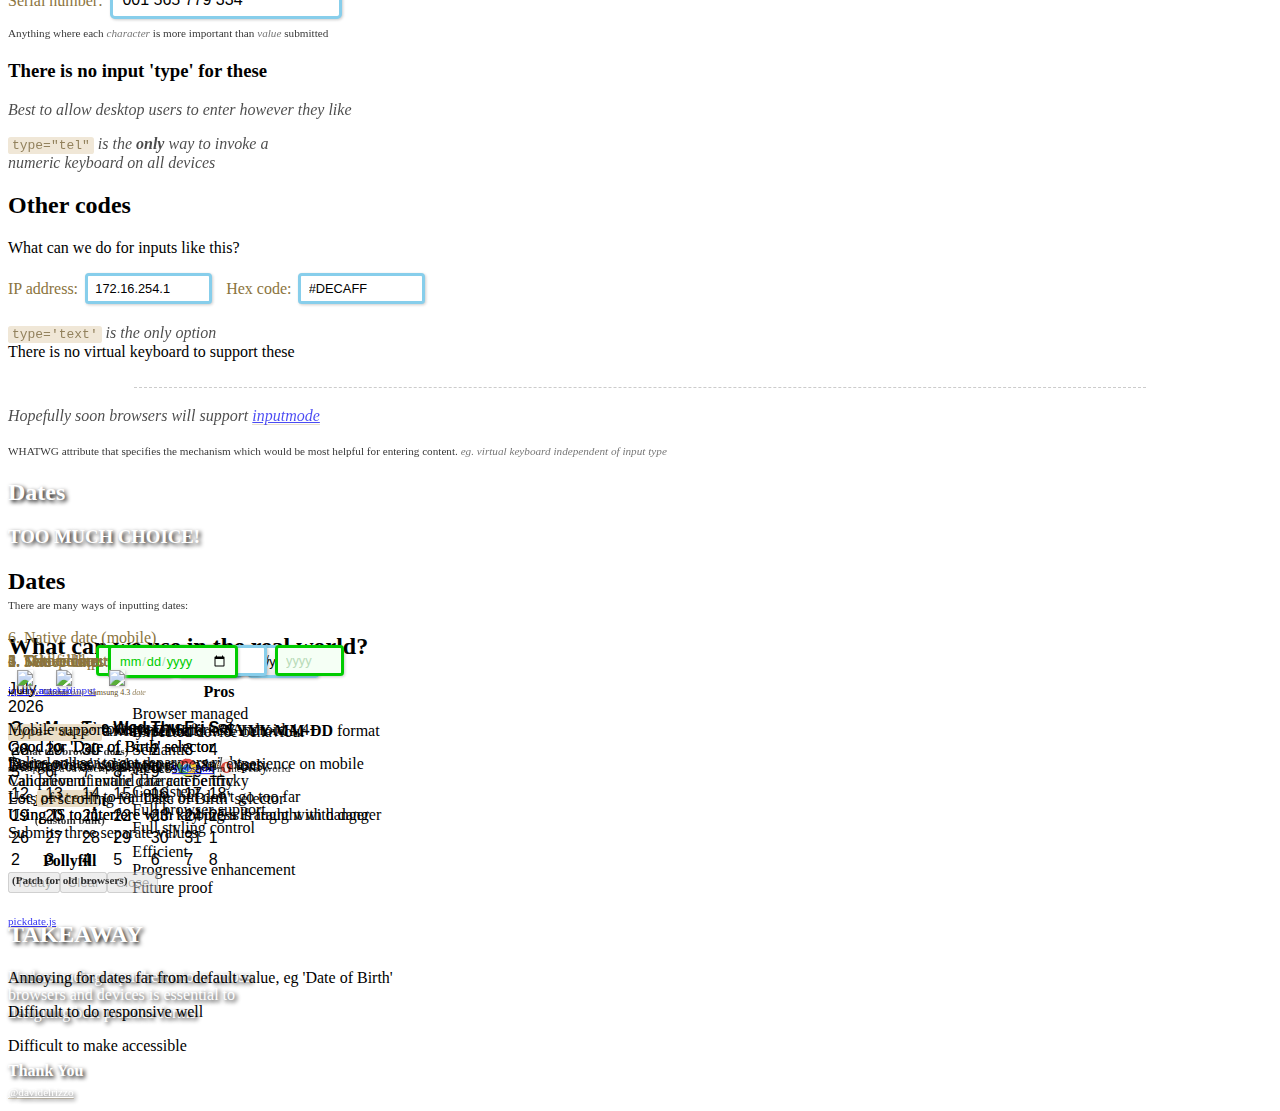
==== commit d426f9cc: "Additional tweaks" ====
--- a/30minute-talk.html
+++ b/30minute-talk.html
@@ -64,11 +64,11 @@
 				</section>
 
 				<section>
-					<h2>
+					<h2 style="margin-bottom:0.5em;">
 						<img src="images/suncorp_logo.png" class="brandLogo" />
 						Suncorp Group
 					</h2>
-					<p><em>Personal, Business + Life Insurance, Superannuation &amp; Banking</em></p>
+					<p style="margin-bottom:1em;"><em>Personal, Business, Life Insurance, Superannuation &amp; Banking</em></p>
 					<ul class="barList">
 						<li>AAMI</li>
 						<li>GIO</li>
@@ -78,11 +78,11 @@
 						<li>Insure My Ride</li>
 						<li>Apia &nbsp;&nbsp;<small>...and many more</small></li>
 					</ul>
-					<hr>
+					<!-- <hr>
 					<p>
 						<small style="font-size:0.9em; width:80%; line-height:1.3em;">
 						Over the past two years, my search for <br> <em>'best practice' </em>form design has uncovered secrets of input interaction not available anywhere else</small>
-					</p>
+					</p> -->
 				</section>
 
 				<!-- #################### INTRO ########################## -->
@@ -209,12 +209,12 @@
 				<!-- #################### AUTOFILL ########################## -->
 
 				<section data-background="images/swing-you-are-doing-it-wrong_o_631288.gif">
-					<h2 class="lightText">AUTOFILL</h2>
+					<h1 class="lightText">AUTOFILL</h1>
 					<h3 class="lightText">You're doing it wrong</h3>
 				</section>
 
 				<section>
-					<h2>Browser autofill</h2>
+					<h3>Browser autofill/autocomplete</h3>
 					<!-- <img src="images/browser-autocomplete.png" style="margin-top:-20px;"/> -->
 
 					<form action="#/5" style="margin:1em 0;">
@@ -232,6 +232,7 @@
 	        <p class="fragment roll-in">
 						<strong><code>autocomplete="off"</code> is BAD UX!</strong><br>
 						Slows down form completion &amp; blocks password managers<br>
+						<small>(Only turn 'off' for Credit Card CCV number)</small>
 						<!-- <small class="fragment roll-in">
 							<img src="images/chrome.png" class="browser"/> 35+ ignores autocomplete="off"
 						</small> -->
@@ -543,7 +544,7 @@
 							<p style="margin-bottom:40px;">
 								<label for="input-date-text">1. Text field: </label>
 								<input id="input-date-text" class="input small validate" type="text" placeholder="dd/mm/yyyy" 
-								pattern="\d\d/\d\d/\d\d\d\d" size="12" />
+								pattern="\d\d(/|-)\d\d(/|-)\d\d\d\d" size="12" />
 							</p>
 							<p>Works on all browsers</p>
 							<p>Relies on user to get separators right</p>
@@ -666,6 +667,7 @@
 							<p>Cannot validate with HTML</p>
 							<p>List grows as valid year range increases</p>
 							<p>Lots of scrolling for 'Date of Birth' selector</p>	
+							<p>Submits three separate values</p>
 						</div>
 
 						<div class="fragment roll-in inplace">
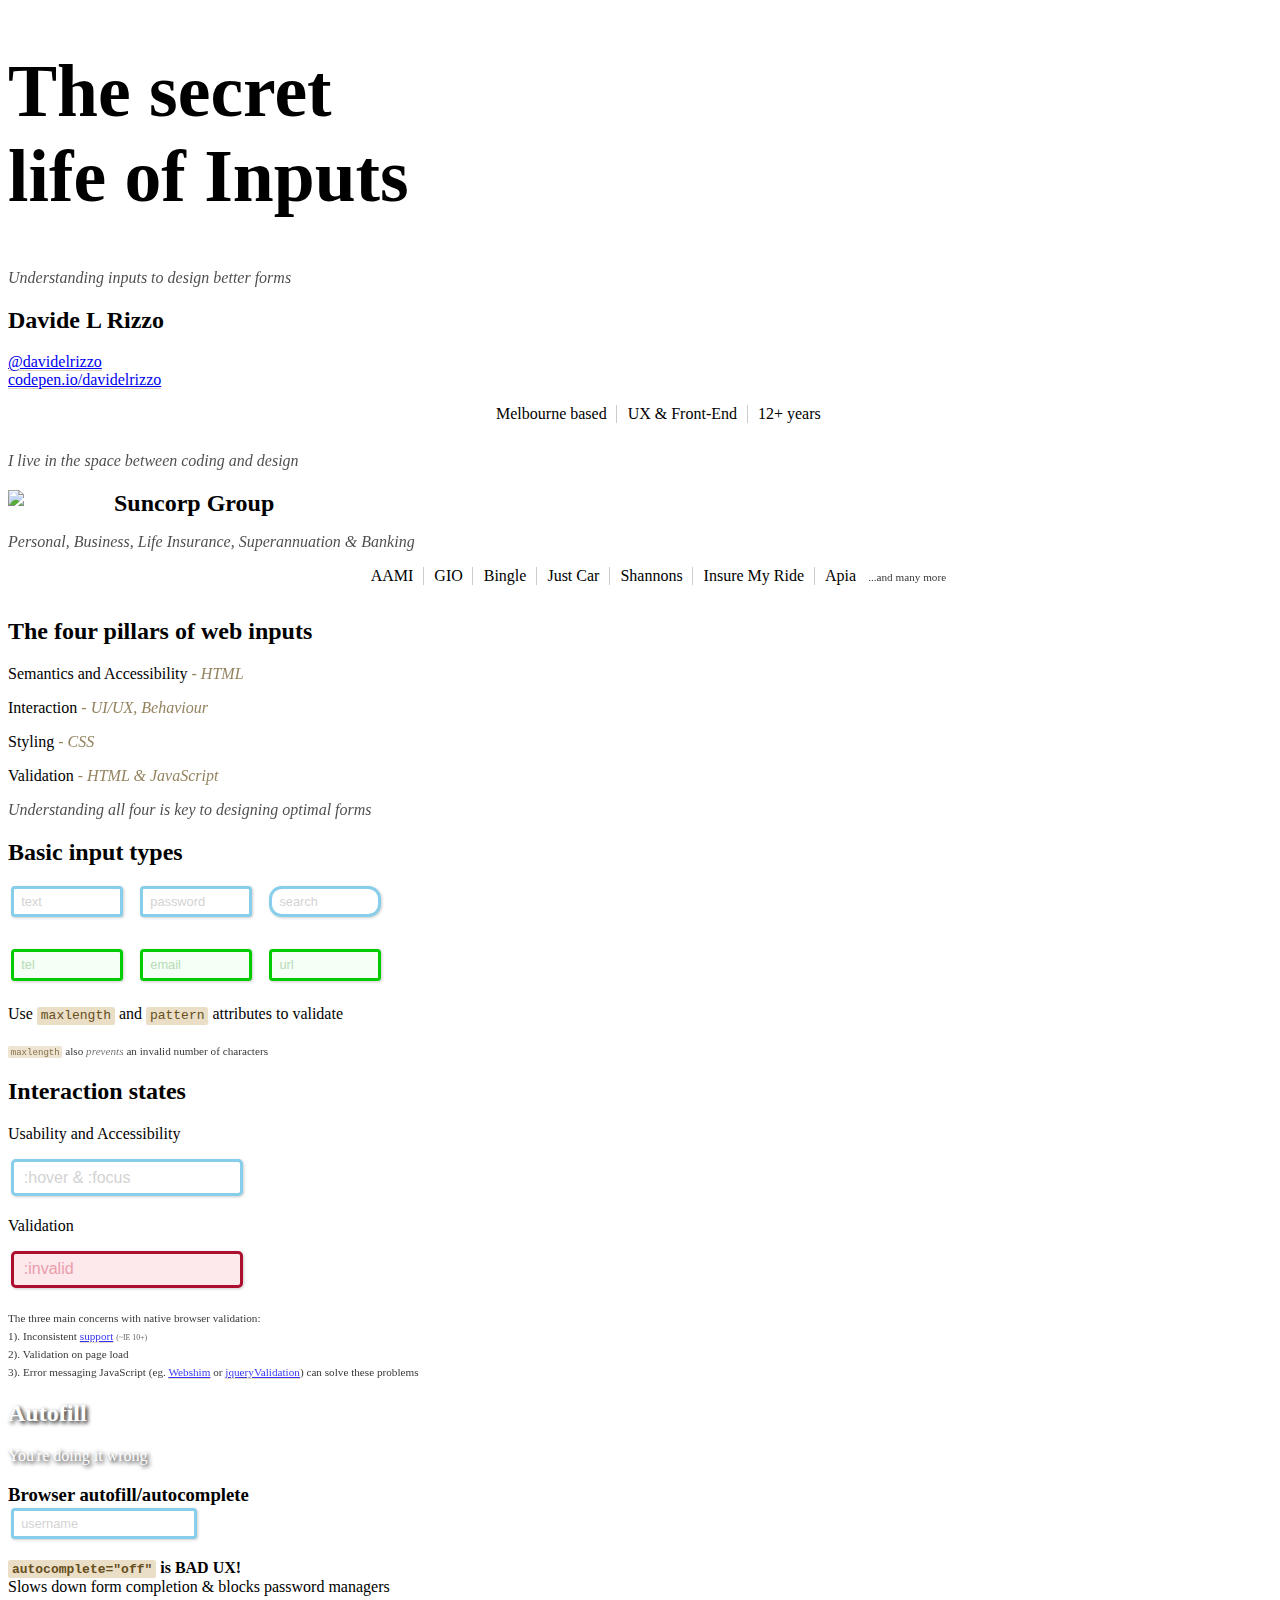
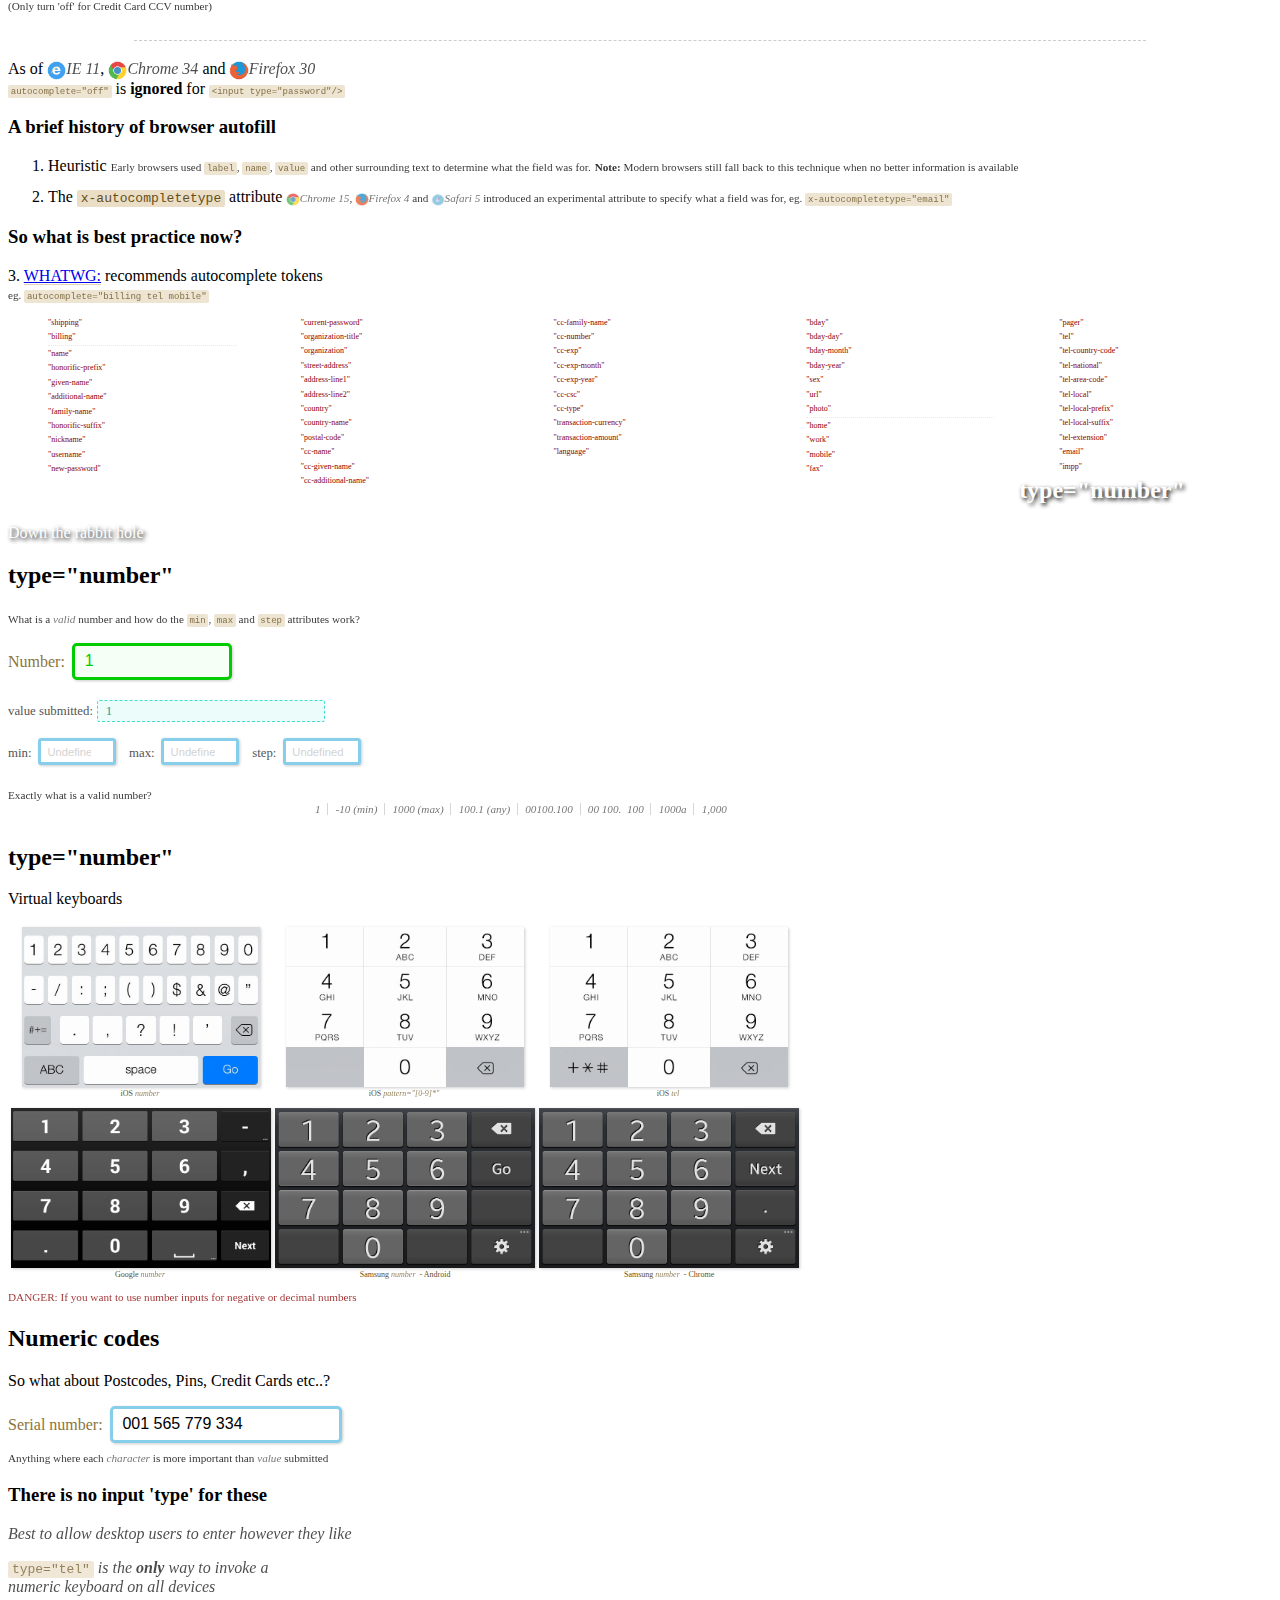
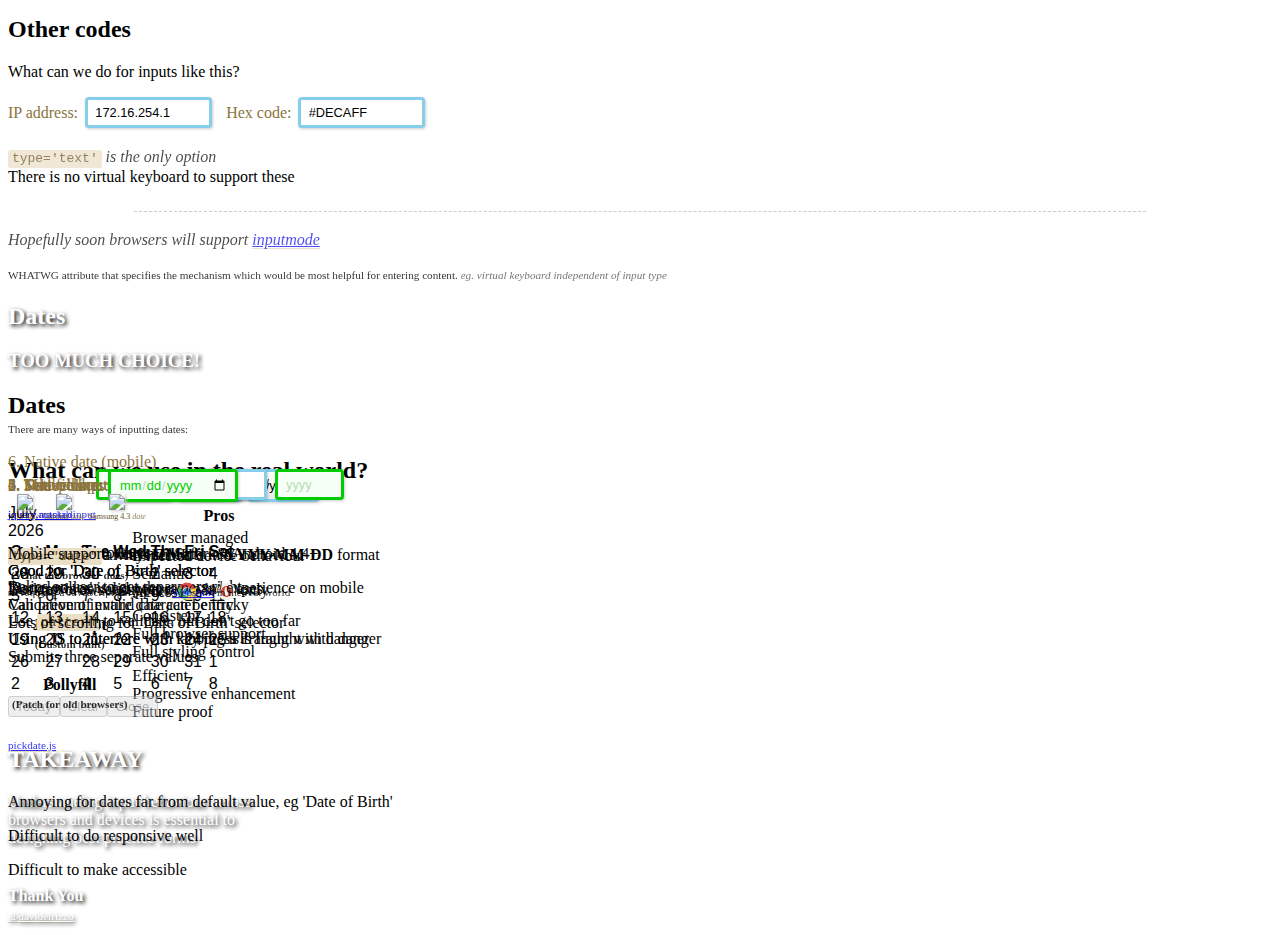
==== commit bef937ca: "Apple updates" ====
--- a/30minute-talk.html
+++ b/30minute-talk.html
@@ -209,8 +209,11 @@
 				<!-- #################### AUTOFILL ########################## -->
 
 				<section data-background="images/swing-you-are-doing-it-wrong_o_631288.gif">
-					<h1 class="lightText">AUTOFILL</h1>
-					<h3 class="lightText">You're doing it wrong</h3>
+					<!-- <h1 class="lightText">AUTOFILL</h1>
+					<h3 class="lightText">You're doing it wrong</h3> -->
+
+					<h2 class="lightText">Autofill</h2>
+					<p class="lightText">You're doing it wrong</p>
 				</section>
 
 				<section>
@@ -358,26 +361,29 @@
 
 
 				<section data-background="images/alice_fall.gif">
-					<h2 class="lightText">Number</h2>
-					<p class="lightText">type="number"</p>
-				</section>
-
-				<section>
-					<h2>Number</h2>
+					<h2 class="lightText">type="number"</h2>
+					<p class="lightText">Down the rabbit hole</p>
+				</section>
+
+				<section>
+					<h2>type="number"</h2>
 					<p>
 						<small>What is a <em>valid </em>number and how do the <code>min</code>, <code>max</code> and <code>step</code> attributes work?</small>
 					</p>
 					<p>
-						<label for="input-number">Number:</label>
-						<input 
-		         id="input-number"
-		         class="input validate"
-		         type="number" 
-		         value="1"
-		         step="any"
-		         required
-		         style="width: 10em;"
-		         />
+						<!-- <form action="#!"> -->
+							<label for="input-number">Number:</label>
+							<input 
+								id="input-number"
+								class="input validate"
+								type="number" 
+								value="1"
+								step="any"
+								required
+								style="width: 10em;"
+								/>
+						<!-- </form> -->
+					</p>
 
 	         	<p class="output">
 	         		<label for="settings-output">value submitted:</label>
@@ -393,15 +399,31 @@
 	         		<input id="settings-step"class="input" type="type" placeholder="Undefined" style="margin-right:0;"/>
 		         </p>
 					</p>
-					<p class="xfragment roll-in" style="margin-top:40px;">
+					<!-- <p class="xfragment roll-in" style="margin-top:40px;">
 						<small class="xspecial smaller"> iOS 5+6 allows a comma (exactly) on the thousands mark but does not submit it</small>
-					</p>
+					</p> -->
+					<small style="margin-bottom:0.5em;">
+						Exactly what is a valid number?
+					</small>
+					<small>
+						<ul class="barList" style="width:75%;">
+							<li><em>1</em></li>
+							<li><em>-10 (min)</em></li>
+							<li><em>1000 (max)</em></li>
+							<li><em>100.1 (any)</em></li>
+							<li><em>00100.100</em></li>
+							<li><em>00&nbsp;100.&nbsp;&nbsp;100</em></li>
+							<li><em>1000a </em></li>
+							<li><em>1,000 </em></li>
+							<!-- <li><em>6.23e01</em></li> -->
+						</ul>
+					</small>
 					<p class="xfragment roll-in">
-						<small class="xspecial smaller">
+						<!-- <small class="xspecial smaller">
 							Only Android marks all spaces as invalid,<br>
 							Safari &amp; iOS mark them invalid only <em>between</em> digits,<br>
 							Only IE <em>submits</em> the spaces!
-						</small>
+						</small> -->
 					</p>
 				</section>
 
@@ -435,12 +457,8 @@
 				</section> -->
 
 				<section>
-					<h2>Number</h2>
-					<p>Virtual keyboards
-						<small class="fragment roll-in special">
-							DANGER: If you want to use number inputs for negative or decimal numbers
-						</small>
-					</p>
+					<h2>type="number"</h2>
+					<p>Virtual keyboards</p>
 					<table class="figureTable">
 						<tr>
 							<td>
@@ -471,6 +489,9 @@
 							</td>
 						</tr>
 					</table>
+					<small class="fragment roll-in special">
+						DANGER: If you want to use number inputs for negative or decimal numbers
+					</small>
 					
 				</section>
 
